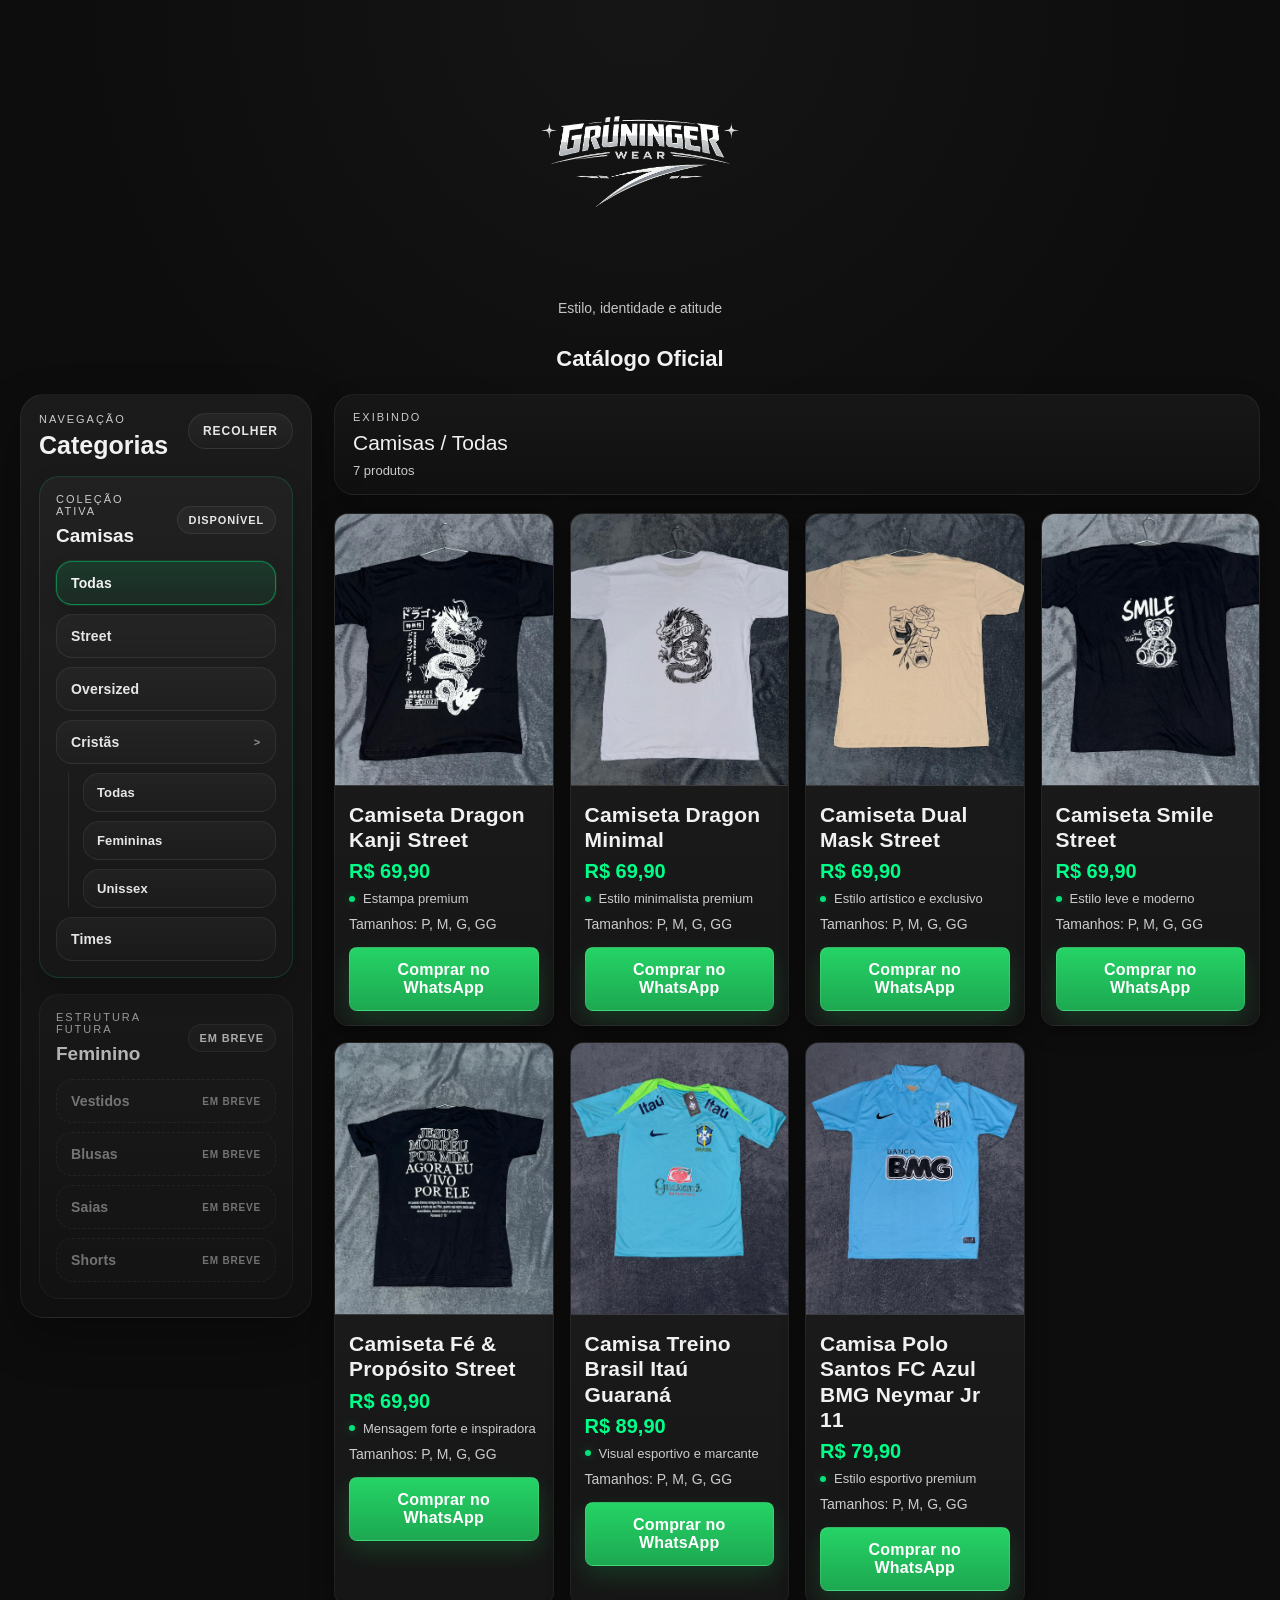
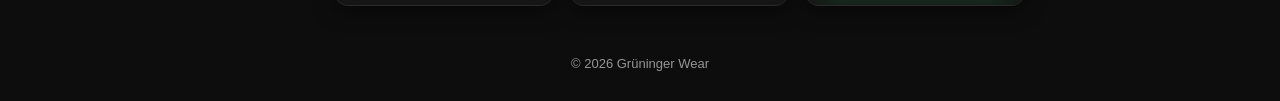
==== index.html @ b5c0949e "feat: adiciona Camisa Polo Santos FC Azul BMG Neymar Jr 11 ao catálogo na categoria Times" ====
<!DOCTYPE html>
<html lang="pt-BR">
<head>
  <meta charset="UTF-8">
  <meta name="viewport" content="width=device-width, initial-scale=1.0">
  <meta name="description" content="Cat&aacute;logo oficial da Gr&uuml;ninger Wear.">
  <title>Cat&aacute;logo | Gr&uuml;ninger Wear</title>
  <link rel="icon" type="image/png" href="assets/logo/favicon.png">
  <link rel="shortcut icon" href="assets/logo/favicon.png" type="image/png">
  <link rel="apple-touch-icon" href="assets/logo/favicon.png">
  <link rel="stylesheet" href="assets/css/style.css">
  <script defer src="assets/js/catalogo-utils.js"></script>
  <script defer src="assets/js/script.js"></script>
</head>
<body>
  <header>
    <img src="assets/logo/logo.png" alt="Gr&uuml;ninger Wear Logo">
    <p>Estilo, identidade e atitude</p>
  </header>

  <main class="container container--catalogo">
    <section class="topo-loja">
      <h1>Cat&aacute;logo Oficial</h1>
    </section>

    <section class="catalogo-shell" id="catalogo-shell" aria-label="Cat&aacute;logo de produtos">
      <aside class="catalogo-sidebar" id="catalogo-sidebar" aria-label="Categorias do cat&aacute;logo">
        <button class="catalogo-sidebar-rail-button" id="sidebar-rail-button" type="button" aria-controls="catalogo-sidebar" aria-expanded="false" aria-label="Abrir categorias">
          <span class="catalogo-sidebar-rail-button-label">Categorias</span>
        </button>

        <div class="catalogo-sidebar-surface">
          <div class="catalogo-sidebar-header">
            <div class="catalogo-sidebar-heading">
              <p class="catalogo-sidebar-kicker">Navega&ccedil;&atilde;o</p>
              <h2>Categorias</h2>
            </div>

            <div class="catalogo-sidebar-actions">
              <button class="catalogo-sidebar-toggle" id="sidebar-collapse" type="button" aria-controls="catalogo-shell" aria-expanded="true">
                Recolher
              </button>
              <button class="catalogo-sidebar-close" id="sidebar-mobile-close" type="button" aria-controls="catalogo-sidebar" aria-expanded="false">
                Fechar
              </button>
            </div>
          </div>

          <nav class="catalogo-nav" id="catalogo-filtros" aria-label="Categorias e subcategorias">
            <section class="catalogo-nav-section is-section-active" data-category-root="camisas" aria-label="Camisas">
              <div class="catalogo-nav-section-header">
                <div>
                  <p class="catalogo-nav-section-kicker">Cole&ccedil;&atilde;o ativa</p>
                  <h3 class="catalogo-nav-section-title">Camisas</h3>
                </div>
                <span class="catalogo-nav-section-tag">Dispon&iacute;vel</span>
              </div>

              <div class="catalogo-nav-list">
                <button class="catalogo-nav-item is-active" type="button" data-filter-category="camisas" data-filter-label="Camisas / Todas" aria-current="true">
                  Todas
                </button>
                <button class="catalogo-nav-item" type="button" data-filter-category="camisas" data-filter-subcategory="street" data-filter-label="Camisas / Street" aria-current="false">
                  Street
                </button>
                <button class="catalogo-nav-item" type="button" data-filter-category="camisas" data-filter-subcategory="oversized" data-filter-label="Camisas / Oversized" aria-current="false">
                  Oversized
                </button>

                <div class="catalogo-nav-branch" data-subcategory-root="cristas">
                  <button class="catalogo-nav-item catalogo-nav-item--branch" type="button" data-filter-category="camisas" data-filter-subcategory="cristas" data-filter-label="Camisas / Crist&atilde;s" aria-current="false">
                    Crist&atilde;s
                  </button>

                  <div class="catalogo-nav-sublist" aria-label="Subcategorias Crist&atilde;s">
                    <button class="catalogo-nav-subitem" type="button" data-filter-category="camisas" data-filter-subcategory="cristas" data-filter-label="Camisas / Crist&atilde;s / Todas" aria-current="false">
                      Todas
                    </button>
                    <button class="catalogo-nav-subitem" type="button" data-filter-category="camisas" data-filter-subcategory="cristas" data-filter-genero="feminina" data-filter-label="Camisas / Crist&atilde;s / Femininas" aria-current="false">
                      Femininas
                    </button>
                    <button class="catalogo-nav-subitem" type="button" data-filter-category="camisas" data-filter-subcategory="cristas" data-filter-genero="unissex" data-filter-label="Camisas / Crist&atilde;s / Unissex" aria-current="false">
                      Unissex
                    </button>
                  </div>
                </div>

                <button class="catalogo-nav-item" type="button" data-filter-category="camisas" data-filter-subcategory="times" data-filter-label="Camisas / Times" aria-current="false">
                  Times
                </button>
              </div>
            </section>

            <section class="catalogo-nav-section catalogo-nav-section--future" data-category-root="feminino" aria-label="Feminino">
              <div class="catalogo-nav-section-header">
                <div>
                  <p class="catalogo-nav-section-kicker">Estrutura futura</p>
                  <h3 class="catalogo-nav-section-title">Feminino</h3>
                </div>
                <span class="catalogo-nav-section-tag">Em breve</span>
              </div>

              <div class="catalogo-nav-list">
                <div class="catalogo-nav-item catalogo-nav-item--disabled" aria-disabled="true">Vestidos</div>
                <div class="catalogo-nav-item catalogo-nav-item--disabled" aria-disabled="true">Blusas</div>
                <div class="catalogo-nav-item catalogo-nav-item--disabled" aria-disabled="true">Saias</div>
                <div class="catalogo-nav-item catalogo-nav-item--disabled" aria-disabled="true">Shorts</div>
              </div>
            </section>
          </nav>
        </div>
      </aside>

      <div class="catalogo-main">
        <div class="catalogo-toolbar">
          <button class="catalogo-mobile-trigger" id="sidebar-mobile-trigger" type="button" aria-controls="catalogo-sidebar" aria-expanded="false">
            Categorias
          </button>

          <div class="catalogo-active-panel" aria-live="polite">
            <p class="catalogo-active-kicker">Exibindo</p>
            <p class="catalogo-active-label" id="catalogo-active-label">Camisas / Todas</p>
            <p class="catalogo-active-count" id="catalogo-active-count">7 produtos</p>
          </div>
        </div>

        <section class="grid-produtos" id="grid-produtos" data-produtos-src="data/produtos.json" aria-live="polite">
          <article class="produto produto-linkavel" data-produto="fallback" data-category="camisas" data-subcategory="street">
            <a class="produto-card-link" href="produto.html?id=dragon-street" aria-label="Ver detalhes de Camiseta Dragon Kanji Street"></a>
            <div class="produto-media">
              <img
                class="produto-imagem produto-imagem--verso"
                src="assets/img/produtos/camisas/street/camisas-street-dragon-kanji-preta-verso.jpg"
                data-image-primary="assets/img/produtos/camisas/street/camisas-street-dragon-kanji-preta-verso.jpg"
                data-image-secondary="assets/img/produtos/camisas/street/camisas-street-dragon-kanji-preta-frente.jpg"
                alt="Camiseta Dragon Kanji Street preta"
                loading="eager"
              >
              <img
                class="produto-imagem produto-imagem--frente"
                src="assets/img/produtos/camisas/street/camisas-street-dragon-kanji-preta-frente.jpg"
                data-image-primary="assets/img/produtos/camisas/street/camisas-street-dragon-kanji-preta-frente.jpg"
                data-image-secondary="assets/img/produtos/camisas/street/camisas-street-dragon-kanji-preta-verso.jpg"
                alt=""
                loading="eager"
                aria-hidden="true"
              >
            </div>
            <div class="info">
              <h2>Camiseta Dragon Kanji Street</h2>
              <p class="preco">R$ 69,90</p>
              <p class="destaque-produto">Estampa premium</p>
              <div class="detalhes">Tamanhos: P, M, G, GG</div>
              <a class="botao" href="https://wa.me/5517988090379?text=Ol%C3%A1!%20Tenho%20interesse%20na%20pe%C3%A7a%20Camiseta%20Dragon%20Kanji%20Street%20na%20cor%20preta.%20Quais%20tamanhos%20est%C3%A3o%20dispon%C3%ADveis%3F" target="_blank" rel="noreferrer">
                Comprar no WhatsApp
              </a>
            </div>
          </article>

          <article class="produto produto-linkavel" data-produto="fallback" data-category="camisas" data-subcategory="street">
            <a class="produto-card-link" href="produto.html?id=dragon-minimal" aria-label="Ver detalhes de Camiseta Dragon Minimal"></a>
            <div class="produto-media">
              <img
                class="produto-imagem produto-imagem--verso"
                src="assets/img/produtos/camisas/street/camisas-street-dragon-minimal-branca-verso.jpg"
                data-image-primary="assets/img/produtos/camisas/street/camisas-street-dragon-minimal-branca-verso.jpg"
                data-image-secondary="assets/img/produtos/camisas/street/camisas-street-dragon-minimal-branca-frente.jpg"
                alt="Camiseta Dragon Minimal branca"
                loading="eager"
              >
              <img
                class="produto-imagem produto-imagem--frente"
                src="assets/img/produtos/camisas/street/camisas-street-dragon-minimal-branca-frente.jpg"
                data-image-primary="assets/img/produtos/camisas/street/camisas-street-dragon-minimal-branca-frente.jpg"
                data-image-secondary="assets/img/produtos/camisas/street/camisas-street-dragon-minimal-branca-verso.jpg"
                alt=""
                loading="eager"
                aria-hidden="true"
              >
            </div>
            <div class="info">
              <h2>Camiseta Dragon Minimal</h2>
              <p class="preco">R$ 69,90</p>
              <p class="destaque-produto">Estilo minimalista premium</p>
              <div class="detalhes">Tamanhos: P, M, G, GG</div>
              <a class="botao" href="https://wa.me/5517988090379?text=Ol%C3%A1!%20Tenho%20interesse%20na%20Camiseta%20Dragon%20Minimal.%20Quais%20tamanhos%20est%C3%A3o%20dispon%C3%ADveis%3F" target="_blank" rel="noreferrer">
                Comprar no WhatsApp
              </a>
            </div>
          </article>

          <article class="produto produto-linkavel" data-produto="fallback" data-category="camisas" data-subcategory="street">
            <a class="produto-card-link" href="produto.html?id=dual-mask-street" aria-label="Ver detalhes de Camiseta Dual Mask Street"></a>
            <div class="produto-media">
              <img
                class="produto-imagem produto-imagem--verso"
                src="assets/img/produtos/camisas/street/camisas-street-dual-mask-bege-verso.jpg"
                data-image-primary="assets/img/produtos/camisas/street/camisas-street-dual-mask-bege-verso.jpg"
                data-image-secondary="assets/img/produtos/camisas/street/camisas-street-dual-mask-bege-frente.jpg"
                alt="Camiseta Dual Mask Street bege"
                loading="eager"
              >
              <img
                class="produto-imagem produto-imagem--frente"
                src="assets/img/produtos/camisas/street/camisas-street-dual-mask-bege-frente.jpg"
                data-image-primary="assets/img/produtos/camisas/street/camisas-street-dual-mask-bege-frente.jpg"
                data-image-secondary="assets/img/produtos/camisas/street/camisas-street-dual-mask-bege-verso.jpg"
                alt=""
                loading="eager"
                aria-hidden="true"
              >
            </div>
            <div class="info">
              <h2>Camiseta Dual Mask Street</h2>
              <p class="preco">R$ 69,90</p>
              <p class="destaque-produto">Estilo art&iacute;stico e exclusivo</p>
              <div class="detalhes">Tamanhos: P, M, G, GG</div>
              <a class="botao" href="https://wa.me/5517988090379?text=Ol%C3%A1!%20Tenho%20interesse%20na%20Camiseta%20Dual%20Mask%20Street.%20Quais%20tamanhos%20est%C3%A3o%20dispon%C3%ADveis%3F" target="_blank" rel="noreferrer">
                Comprar no WhatsApp
              </a>
            </div>
          </article>

          <article class="produto produto-linkavel" data-produto="fallback" data-category="camisas" data-subcategory="street">
            <a class="produto-card-link" href="produto.html?id=smile-street" aria-label="Ver detalhes de Camiseta Smile Street"></a>
            <div class="produto-media">
              <img
                class="produto-imagem produto-imagem--verso"
                src="assets/img/produtos/camisas/street/camisas-street-smile-preta-verso.jpg"
                data-image-primary="assets/img/produtos/camisas/street/camisas-street-smile-preta-verso.jpg"
                data-image-secondary="assets/img/produtos/camisas/street/camisas-street-smile-preta-frente.jpg"
                alt="Camiseta Smile Street preta"
                loading="eager"
              >
              <img
                class="produto-imagem produto-imagem--frente"
                src="assets/img/produtos/camisas/street/camisas-street-smile-preta-frente.jpg"
                data-image-primary="assets/img/produtos/camisas/street/camisas-street-smile-preta-frente.jpg"
                data-image-secondary="assets/img/produtos/camisas/street/camisas-street-smile-preta-verso.jpg"
                alt=""
                loading="eager"
                aria-hidden="true"
              >
            </div>
            <div class="info">
              <h2>Camiseta Smile Street</h2>
              <p class="preco">R$ 69,90</p>
              <p class="destaque-produto">Estilo leve e moderno</p>
              <div class="detalhes">Tamanhos: P, M, G, GG</div>
              <a class="botao" href="https://wa.me/5517988090379?text=Ol%C3%A1!%20Tenho%20interesse%20na%20Camiseta%20Smile%20Street.%20Quais%20tamanhos%20est%C3%A3o%20dispon%C3%ADveis%3F" target="_blank" rel="noreferrer">
                Comprar no WhatsApp
              </a>
            </div>
          </article>

          <article class="produto produto-linkavel" data-produto="fallback" data-category="camisas" data-subcategory="cristas" data-genero="unissex">
            <a class="produto-card-link" href="produto.html?id=fe-proposito-street" aria-label="Ver detalhes de Camiseta F&eacute; &amp; Prop&oacute;sito Street"></a>
            <div class="produto-media">
              <img
                class="produto-imagem produto-imagem--verso"
                src="assets/img/produtos/camisas/cristas/camisas-cristas-fe-proposito-preta-verso.jpg"
                data-image-primary="assets/img/produtos/camisas/cristas/camisas-cristas-fe-proposito-preta-verso.jpg"
                data-image-secondary="assets/img/produtos/camisas/cristas/camisas-cristas-fe-proposito-preta-frente.jpg"
                alt="Camiseta F&eacute; &amp; Prop&oacute;sito Street preta"
                loading="eager"
              >
              <img
                class="produto-imagem produto-imagem--frente"
                src="assets/img/produtos/camisas/cristas/camisas-cristas-fe-proposito-preta-frente.jpg"
                data-image-primary="assets/img/produtos/camisas/cristas/camisas-cristas-fe-proposito-preta-frente.jpg"
                data-image-secondary="assets/img/produtos/camisas/cristas/camisas-cristas-fe-proposito-preta-verso.jpg"
                alt=""
                loading="eager"
                aria-hidden="true"
              >
            </div>
            <div class="info">
              <h2>Camiseta F&eacute; &amp; Prop&oacute;sito Street</h2>
              <p class="preco">R$ 69,90</p>
              <p class="destaque-produto">Mensagem forte e inspiradora</p>
              <div class="detalhes">Tamanhos: P, M, G, GG</div>
              <a class="botao" href="https://wa.me/5517988090379?text=Ol%C3%A1!%20Tenho%20interesse%20na%20Camiseta%20F%C3%A9%20%26%20Prop%C3%B3sito%20Street.%20Quais%20tamanhos%20est%C3%A3o%20dispon%C3%ADveis%3F" target="_blank" rel="noreferrer">
                Comprar no WhatsApp
              </a>
            </div>
          </article>

          <article class="produto produto-linkavel" data-produto="fallback" data-category="camisas" data-subcategory="times">
            <a class="produto-card-link" href="produto.html?id=camisa-treino-brasil-itau-guarana" aria-label="Ver detalhes de Camisa Treino Brasil Ita&uacute; Guaran&aacute;"></a>
            <div class="produto-media">
              <img
                class="produto-imagem produto-imagem--verso"
                src="assets/img/produtos/camisas/times/camisas-times-brasil-itau-guarana-frente.jpg"
                data-image-primary="assets/img/produtos/camisas/times/camisas-times-brasil-itau-guarana-frente.jpg"
                data-image-secondary="assets/img/produtos/camisas/times/camisas-times-brasil-itau-guarana-verso.jpg"
                alt="Camisa Treino Brasil Ita&uacute; Guaran&aacute;"
                loading="lazy"
              >
              <img
                class="produto-imagem produto-imagem--frente"
                src="assets/img/produtos/camisas/times/camisas-times-brasil-itau-guarana-verso.jpg"
                data-image-primary="assets/img/produtos/camisas/times/camisas-times-brasil-itau-guarana-verso.jpg"
                data-image-secondary="assets/img/produtos/camisas/times/camisas-times-brasil-itau-guarana-frente.jpg"
                alt=""
                loading="lazy"
                aria-hidden="true"
              >
            </div>
            <div class="info">
              <h2>Camisa Treino Brasil Ita&uacute; Guaran&aacute;</h2>
              <p class="preco">R$ 89,90</p>
              <p class="destaque-produto">Visual esportivo e marcante</p>
              <div class="detalhes">Tamanhos: P, M, G, GG</div>
              <a class="botao" href="https://wa.me/5517988090379?text=Ol%C3%A1!%20Tenho%20interesse%20na%20Camisa%20Treino%20Brasil%20Ita%C3%BA%20Guaran%C3%A1.%20Quais%20tamanhos%20est%C3%A3o%20dispon%C3%ADveis%3F" target="_blank" rel="noreferrer">
                Comprar no WhatsApp
              </a>
            </div>
          </article>

          <article class="produto produto-linkavel" data-produto="fallback" data-category="camisas" data-subcategory="times">
            <a class="produto-card-link" href="produto.html?id=camisa-polo-santos-fc-azul-bmg-neymar-jr-11" aria-label="Ver detalhes de Camisa Polo Santos FC Azul BMG Neymar Jr 11"></a>
            <div class="produto-media">
              <img
                class="produto-imagem produto-imagem--verso"
                src="assets/img/produtos/camisas/times/camisas-times-santos-fc-azul-bmg-neymar-jr-11-frente.jpg"
                data-image-primary="assets/img/produtos/camisas/times/camisas-times-santos-fc-azul-bmg-neymar-jr-11-frente.jpg"
                data-image-secondary="assets/img/produtos/camisas/times/camisas-times-santos-fc-azul-bmg-neymar-jr-11-modelo-frente.jpg"
                alt="Camisa Polo Santos FC Azul BMG Neymar Jr 11 frente"
                loading="lazy"
              >
              <img
                class="produto-imagem produto-imagem--frente"
                src="assets/img/produtos/camisas/times/camisas-times-santos-fc-azul-bmg-neymar-jr-11-modelo-frente.jpg"
                data-image-primary="assets/img/produtos/camisas/times/camisas-times-santos-fc-azul-bmg-neymar-jr-11-modelo-frente.jpg"
                data-image-secondary="assets/img/produtos/camisas/times/camisas-times-santos-fc-azul-bmg-neymar-jr-11-frente.jpg"
                alt=""
                loading="lazy"
                aria-hidden="true"
              >
            </div>
            <div class="info">
              <h2>Camisa Polo Santos FC Azul BMG Neymar Jr 11</h2>
              <p class="preco">R$ 79,90</p>
              <p class="destaque-produto">Estilo esportivo premium</p>
              <div class="detalhes">Tamanhos: P, M, G, GG</div>
              <a class="botao" href="https://wa.me/5517988090379?text=Ol%C3%A1!%20Tenho%20interesse%20na%20Camisa%20Polo%20Santos%20FC%20Azul%20BMG%20Neymar%20Jr%2011.%20Quais%20tamanhos%20est%C3%A3o%20dispon%C3%ADveis%3F" target="_blank" rel="noreferrer">
                Comprar no WhatsApp
              </a>
            </div>
          </article>
        </section>

        <p class="produtos-vazio" id="produtos-vazio" hidden>Nenhum produto encontrado nesta categoria.</p>
      </div>
    </section>
  </main>

  <div class="catalogo-sidebar-backdrop" id="catalogo-sidebar-backdrop" hidden></div>

  <footer>
    <p>&copy; 2026 Gr&uuml;ninger Wear</p>
  </footer>
</body>
</html>
---- assets/css/style.css ----
:root {
  --bg-main: #0d0d0d;
  --bg-card: #1a1a1a;
  --bg-media: #333333;
  --bg-panel: rgba(18, 18, 18, 0.96);
  --bg-panel-soft: rgba(24, 24, 24, 0.92);
  --text-main: #f1f1f1;
  --text-muted: #cccccc;
  --text-soft: #e6e6e6;
  --price: #00ff88;
  --whatsapp: #25d366;
  --whatsapp-dark: #1da851;
  --border-soft: rgba(255, 255, 255, 0.06);
  --border-strong: rgba(0, 255, 136, 0.3);
  --shadow: 0 4px 20px rgba(0, 0, 0, 0.5);
  --panel-shadow: 0 20px 48px rgba(0, 0, 0, 0.32);
  --sidebar-width: 292px;
  --sidebar-collapsed-width: 88px;
}

* {
  margin: 0;
  padding: 0;
  box-sizing: border-box;
}

body {
  font-family: Arial, Helvetica, sans-serif;
  background: radial-gradient(circle at top, rgba(255, 255, 255, 0.035), transparent 32%), var(--bg-main);
  color: var(--text-main);
}

body.is-mobile-sidebar-open {
  overflow: hidden;
}

header {
  text-align: center;
  padding: 30px 16px 10px;
}

header img {
  display: block;
  width: 260px;
  max-width: 90%;
  margin: 0 auto 10px;
}

header p {
  font-size: 14px;
  opacity: 0.8;
}

.container {
  max-width: 1240px;
  margin: 0 auto;
  padding: 20px;
}

.container--catalogo {
  max-width: 1420px;
}

.topo-loja {
  text-align: center;
  margin-bottom: 22px;
}

.topo-loja h1,
.topo-loja h2 {
  font-size: 22px;
  margin-bottom: 8px;
}

.catalogo-shell {
  display: grid;
  grid-template-columns: var(--sidebar-width) minmax(0, 1fr);
  gap: 22px;
  align-items: start;
}

.catalogo-shell.is-sidebar-collapsed {
  grid-template-columns: var(--sidebar-collapsed-width) minmax(0, 1fr);
}

.catalogo-shell:not(.is-ui-ready) .catalogo-sidebar-surface,
.catalogo-shell:not(.is-ui-ready) .catalogo-sidebar-rail-button,
.catalogo-shell:not(.is-ui-ready) .catalogo-sidebar-toggle,
.catalogo-shell:not(.is-ui-ready) .catalogo-sidebar-close,
.catalogo-shell:not(.is-ui-ready) .catalogo-mobile-trigger,
.catalogo-shell:not(.is-ui-ready) .catalogo-nav-item,
.catalogo-shell:not(.is-ui-ready) .catalogo-nav-subitem {
  transition: none !important;
}

.catalogo-sidebar {
  position: relative;
  min-width: 0;
}

.catalogo-sidebar-surface,
.catalogo-sidebar-rail-button {
  position: sticky;
  top: 20px;
}

.catalogo-sidebar-surface {
  padding: 18px;
  border-radius: 24px;
  border: 1px solid var(--border-soft);
  background:
    linear-gradient(180deg, rgba(28, 28, 28, 0.96) 0%, rgba(16, 16, 16, 0.98) 100%);
  box-shadow: var(--panel-shadow);
  -webkit-backdrop-filter: blur(18px);
  backdrop-filter: blur(18px);
  transition: opacity 0.28s ease, transform 0.28s ease, visibility 0.28s ease;
}

.catalogo-shell.is-sidebar-collapsed .catalogo-sidebar-surface {
  opacity: 0;
  visibility: hidden;
  pointer-events: none;
  transform: translateX(-14px);
}

.catalogo-sidebar-rail-button {
  display: none;
  width: 100%;
  min-height: 188px;
  padding: 18px 10px;
  border: 1px solid rgba(255, 255, 255, 0.09);
  border-radius: 22px;
  background:
    linear-gradient(180deg, rgba(22, 22, 22, 0.96) 0%, rgba(14, 14, 14, 0.98) 100%);
  color: var(--text-soft);
  box-shadow: var(--panel-shadow);
  cursor: pointer;
  font-size: 11px;
  font-weight: 700;
  letter-spacing: 0.2em;
  line-height: 1.35;
  text-transform: uppercase;
  white-space: nowrap;
  word-break: normal;
  overflow: hidden;
  transition: border-color 0.2s ease, transform 0.2s ease, color 0.2s ease;
}

.catalogo-shell.is-sidebar-collapsed .catalogo-sidebar-rail-button {
  display: flex;
  align-items: center;
  justify-content: center;
}

.catalogo-sidebar-rail-button-label {
  display: inline-block;
  transform: rotate(-90deg);
  transform-origin: center;
}

.catalogo-sidebar-rail-button:hover {
  transform: translateY(-1px);
  border-color: rgba(0, 255, 136, 0.24);
  color: var(--text-main);
}

.catalogo-sidebar-header {
  display: flex;
  align-items: flex-start;
  justify-content: space-between;
  gap: 14px;
  margin-bottom: 18px;
}

.catalogo-sidebar-heading h2 {
  font-size: 25px;
  line-height: 1;
}

.catalogo-sidebar-kicker,
.catalogo-nav-section-kicker,
.catalogo-active-kicker {
  margin-bottom: 8px;
  font-size: 11px;
  color: var(--text-muted);
  text-transform: uppercase;
  letter-spacing: 0.18em;
}

.catalogo-sidebar-actions {
  display: flex;
  align-items: center;
  gap: 8px;
}

.catalogo-sidebar-toggle,
.catalogo-sidebar-close,
.catalogo-mobile-trigger {
  appearance: none;
  border: 1px solid rgba(255, 255, 255, 0.08);
  border-radius: 999px;
  background: linear-gradient(180deg, rgba(255, 255, 255, 0.05) 0%, rgba(255, 255, 255, 0.015) 100%);
  color: var(--text-soft);
  padding: 10px 14px;
  font-size: 12px;
  font-weight: 700;
  letter-spacing: 0.08em;
  text-transform: uppercase;
  cursor: pointer;
  transition: transform 0.2s ease, border-color 0.2s ease, color 0.2s ease, box-shadow 0.2s ease;
}

.catalogo-sidebar-toggle:hover,
.catalogo-sidebar-close:hover,
.catalogo-mobile-trigger:hover {
  transform: translateY(-1px);
  border-color: rgba(0, 255, 136, 0.24);
  color: var(--text-main);
  box-shadow: 0 10px 22px rgba(0, 0, 0, 0.16);
}

.catalogo-sidebar-close,
.catalogo-mobile-trigger {
  display: none;
}

.catalogo-nav {
  display: flex;
  flex-direction: column;
  gap: 16px;
}

.catalogo-nav-section {
  padding: 16px;
  border-radius: 20px;
  border: 1px solid rgba(255, 255, 255, 0.05);
  background: linear-gradient(180deg, rgba(255, 255, 255, 0.03) 0%, rgba(255, 255, 255, 0.015) 100%);
  transition: border-color 0.2s ease, box-shadow 0.2s ease, background 0.2s ease;
}

.catalogo-nav-section.is-section-active {
  border-color: rgba(0, 255, 136, 0.14);
  box-shadow: inset 0 1px 0 rgba(255, 255, 255, 0.02), 0 12px 26px rgba(0, 0, 0, 0.18);
}

.catalogo-nav-section--future {
  opacity: 0.72;
}

.catalogo-nav-section-header {
  display: flex;
  align-items: center;
  justify-content: space-between;
  gap: 12px;
  margin-bottom: 14px;
}

.catalogo-nav-section-title {
  font-size: 19px;
}

.catalogo-nav-section-tag {
  display: inline-flex;
  align-items: center;
  justify-content: center;
  padding: 7px 11px;
  border-radius: 999px;
  border: 1px solid rgba(255, 255, 255, 0.08);
  background: rgba(255, 255, 255, 0.03);
  color: var(--text-soft);
  font-size: 11px;
  font-weight: 700;
  letter-spacing: 0.08em;
  text-transform: uppercase;
  white-space: nowrap;
}

.catalogo-nav-list,
.catalogo-nav-branch,
.catalogo-nav-sublist {
  display: flex;
  flex-direction: column;
  gap: 9px;
}

.catalogo-nav-item,
.catalogo-nav-subitem {
  appearance: none;
  width: 100%;
  border: 1px solid rgba(255, 255, 255, 0.07);
  border-radius: 16px;
  background:
    linear-gradient(180deg, rgba(255, 255, 255, 0.035) 0%, rgba(255, 255, 255, 0.015) 100%);
  color: var(--text-soft);
  padding: 13px 14px;
  text-align: left;
  font-size: 14px;
  font-weight: 600;
  letter-spacing: 0.01em;
  cursor: pointer;
  transition:
    transform 0.2s ease,
    border-color 0.2s ease,
    background 0.2s ease,
    color 0.2s ease,
    box-shadow 0.2s ease;
}

.catalogo-nav-item--branch {
  display: flex;
  align-items: center;
  justify-content: space-between;
}

.catalogo-nav-item--branch::after {
  content: ">";
  color: rgba(255, 255, 255, 0.5);
  font-size: 11px;
  font-weight: 700;
  letter-spacing: 0.08em;
}

.catalogo-nav-sublist {
  margin-left: 12px;
  padding-left: 14px;
  border-left: 1px solid rgba(255, 255, 255, 0.08);
}

.catalogo-nav-subitem {
  font-size: 13px;
  padding: 11px 13px;
}

.catalogo-nav-item:hover,
.catalogo-nav-subitem:hover {
  transform: translateX(3px);
  border-color: rgba(0, 255, 136, 0.2);
  background: linear-gradient(180deg, rgba(0, 255, 136, 0.08) 0%, rgba(255, 255, 255, 0.03) 100%);
  color: var(--text-main);
}

.catalogo-nav-item.is-active,
.catalogo-nav-subitem.is-active {
  border-color: rgba(0, 255, 136, 0.4);
  background: linear-gradient(180deg, rgba(0, 255, 136, 0.12) 0%, rgba(0, 255, 136, 0.05) 100%);
  color: var(--text-main);
  box-shadow: 0 0 0 1px rgba(0, 255, 136, 0.1), 0 12px 24px rgba(0, 0, 0, 0.16);
}

.catalogo-nav-item.is-branch-active,
.catalogo-nav-branch.is-branch-current .catalogo-nav-sublist {
  border-color: rgba(0, 255, 136, 0.2);
}

.catalogo-nav-item.is-branch-active {
  background: linear-gradient(180deg, rgba(0, 255, 136, 0.08) 0%, rgba(255, 255, 255, 0.025) 100%);
  color: var(--text-main);
}

.catalogo-nav-item--disabled {
  display: flex;
  align-items: center;
  justify-content: space-between;
  padding: 13px 14px;
  border-radius: 16px;
  border: 1px dashed rgba(255, 255, 255, 0.08);
  background: rgba(255, 255, 255, 0.012);
  color: rgba(255, 255, 255, 0.56);
  font-size: 14px;
  font-weight: 600;
}

.catalogo-nav-item--disabled::after {
  content: "Em breve";
  font-size: 10px;
  letter-spacing: 0.08em;
  text-transform: uppercase;
}

.catalogo-main {
  min-width: 0;
}

.catalogo-toolbar {
  display: flex;
  align-items: stretch;
  gap: 14px;
  margin-bottom: 18px;
}

.catalogo-active-panel {
  flex: 1;
  min-width: 0;
  padding: 16px 18px;
  border-radius: 20px;
  border: 1px solid var(--border-soft);
  background:
    linear-gradient(180deg, rgba(24, 24, 24, 0.96) 0%, rgba(16, 16, 16, 0.98) 100%);
  box-shadow: 0 14px 32px rgba(0, 0, 0, 0.2);
}

.catalogo-active-label {
  font-size: 21px;
  line-height: 1.15;
}

.catalogo-active-count {
  margin-top: 8px;
  color: var(--text-muted);
  font-size: 13px;
}

.grid-produtos {
  display: grid;
  grid-template-columns: repeat(4, minmax(0, 1fr));
  gap: 16px;
  align-items: stretch;
}

.produtos-vazio {
  margin-top: 18px;
  padding: 18px 20px;
  border-radius: 18px;
  border: 1px solid rgba(255, 255, 255, 0.05);
  background: linear-gradient(180deg, rgba(24, 24, 24, 0.94) 0%, rgba(16, 16, 16, 0.96) 100%);
  text-align: center;
  color: var(--text-soft);
  font-size: 14px;
  line-height: 1.6;
}

.produto {
  position: relative;
  display: flex;
  flex-direction: column;
  height: 100%;
  background: linear-gradient(180deg, rgba(31, 31, 31, 0.98) 0%, rgba(22, 22, 22, 0.98) 100%);
  border-radius: 14px;
  overflow: hidden;
  border: 1px solid rgba(255, 255, 255, 0.05);
  box-shadow: var(--shadow);
  transition: transform 0.2s ease, box-shadow 0.2s ease;
}

.produto-linkavel {
  cursor: pointer;
}

.grid-produtos > .produto.is-hidden-by-filter {
  display: none !important;
}

.produto-card-link {
  position: absolute;
  inset: 0;
  z-index: 1;
  border-radius: inherit;
}

.produto-card-link:focus-visible,
.catalogo-sidebar-toggle:focus-visible,
.catalogo-sidebar-close:focus-visible,
.catalogo-mobile-trigger:focus-visible,
.catalogo-sidebar-rail-button:focus-visible,
.catalogo-nav-item:focus-visible,
.catalogo-nav-subitem:focus-visible {
  outline: 2px solid rgba(0, 255, 136, 0.45);
  outline-offset: 4px;
}

.produto:hover {
  transform: scale(1.03);
  box-shadow: 0 12px 32px rgba(0, 0, 0, 0.45);
}

.produto-media {
  position: relative;
  height: auto;
  aspect-ratio: 4 / 5;
  overflow: hidden;
  background: var(--bg-media);
  border-bottom: 1px solid rgba(255, 255, 255, 0.04);
}

.produto-imagem {
  display: block;
  width: 100%;
  height: 100%;
  object-fit: cover;
  object-position: center;
  background: var(--bg-media);
}

.produto-media .produto-imagem {
  position: absolute;
  inset: 0;
  transition: opacity 0.3s ease, transform 0.3s ease;
}

.produto-imagem--verso {
  opacity: 1;
}

.produto-imagem--frente {
  opacity: 0;
}

@media (hover: hover) {
  .produto-linkavel:hover .produto-imagem--verso,
  .produto-linkavel:focus-within .produto-imagem--verso {
    opacity: 0;
    transform: scale(1.01);
  }

  .produto-linkavel:hover .produto-imagem--frente,
  .produto-linkavel:focus-within .produto-imagem--frente {
    opacity: 1;
    transform: scale(1.015);
  }
}

.info {
  position: relative;
  display: flex;
  flex: 1;
  flex-direction: column;
  gap: 8px;
  padding: 16px 14px 14px;
  z-index: 2;
}

.info h2,
.info h3 {
  font-size: 21px;
  line-height: 1.2;
  margin-bottom: 0;
  letter-spacing: 0.01em;
}

.preco {
  font-size: 20px;
  font-weight: bold;
  color: var(--price);
  margin-bottom: 0;
}

.destaque-produto {
  display: inline-flex;
  align-items: center;
  gap: 8px;
  font-size: 13px;
  color: var(--text-soft);
  opacity: 0.88;
}

.destaque-produto::before {
  content: "";
  width: 6px;
  height: 6px;
  border-radius: 50%;
  background: var(--price);
  box-shadow: 0 0 10px rgba(0, 255, 136, 0.35);
}

.detalhes {
  font-size: 14px;
  color: var(--text-muted);
  line-height: 1.5;
  margin-bottom: 2px;
}

.botao {
  display: inline-block;
  width: 100%;
  text-align: center;
  margin-top: 2px;
  position: relative;
  z-index: 3;
  background: linear-gradient(180deg, var(--whatsapp) 0%, var(--whatsapp-dark) 100%);
  color: #ffffff;
  padding: 13px 14px;
  border-radius: 8px;
  border: 1px solid rgba(255, 255, 255, 0.12);
  box-shadow: 0 10px 24px rgba(37, 211, 102, 0.18);
  text-decoration: none;
  font-weight: bold;
  letter-spacing: 0.01em;
  transition: transform 0.2s ease, filter 0.2s ease, box-shadow 0.2s ease;
}

.botao:hover {
  transform: translateY(-1px);
  filter: brightness(1.04);
  box-shadow: 0 12px 26px rgba(37, 211, 102, 0.24);
}

.voltar-catalogo {
  display: inline-flex;
  align-items: center;
  gap: 8px;
  margin-bottom: 18px;
  color: var(--text-soft);
  text-decoration: none;
  font-size: 14px;
}

.voltar-catalogo:hover {
  color: var(--text-main);
}

.produto-detalhe {
  background: linear-gradient(180deg, rgba(26, 26, 26, 0.98) 0%, rgba(18, 18, 18, 0.98) 100%);
  border: 1px solid rgba(255, 255, 255, 0.06);
  border-radius: 18px;
  box-shadow: var(--shadow);
  padding: 22px;
}

.produto-detalhe-grid {
  display: grid;
  grid-template-columns: minmax(0, 1.1fr) minmax(320px, 0.9fr);
  gap: 28px;
}

.produto-visual-principal {
  position: relative;
  overflow: hidden;
  border-radius: 16px;
  background: var(--bg-media);
  border: 1px solid rgba(255, 255, 255, 0.05);
  aspect-ratio: 4 / 5;
}

.produto-visual-principal img {
  display: block;
  width: 100%;
  height: 100%;
  object-fit: cover;
  object-position: center;
}

.produto-miniaturas {
  display: grid;
  grid-template-columns: repeat(2, minmax(0, 1fr));
  gap: 12px;
  margin-top: 12px;
}

.produto-miniatura {
  appearance: none;
  background: rgba(255, 255, 255, 0.02);
  border: 1px solid rgba(255, 255, 255, 0.08);
  border-radius: 14px;
  color: var(--text-main);
  padding: 8px;
  cursor: pointer;
  text-align: left;
  transition: border-color 0.2s ease, transform 0.2s ease, box-shadow 0.2s ease;
}

.produto-miniatura:hover {
  transform: translateY(-1px);
}

.produto-miniatura img {
  display: block;
  width: 100%;
  aspect-ratio: 4 / 5;
  object-fit: cover;
  object-position: center;
  border-radius: 10px;
  margin-bottom: 8px;
  background: var(--bg-media);
}

.produto-miniatura span {
  display: block;
  font-size: 13px;
  color: var(--text-soft);
}

.produto-miniatura.is-active {
  border-color: rgba(0, 255, 136, 0.45);
  box-shadow: 0 0 0 1px rgba(0, 255, 136, 0.22);
}

.produto-resumo {
  display: flex;
  flex-direction: column;
  gap: 14px;
}

.produto-categoria {
  font-size: 12px;
  text-transform: uppercase;
  letter-spacing: 0.14em;
  color: var(--text-muted);
}

.produto-nome {
  font-size: clamp(28px, 4vw, 40px);
  line-height: 1.08;
}

.produto-resumo .preco {
  font-size: 28px;
}

.produto-descricao {
  font-size: 15px;
  line-height: 1.7;
  color: var(--text-soft);
}

.produto-cor-atual {
  font-size: 14px;
  color: var(--text-soft);
}

.produto-variacoes {
  display: flex;
  flex-direction: column;
  gap: 10px;
}

.produto-variacoes h2 {
  font-size: 16px;
  font-weight: bold;
}

.produto-swatches {
  display: flex;
  flex-wrap: wrap;
  gap: 10px;
}

.produto-swatch {
  appearance: none;
  width: 36px;
  height: 36px;
  padding: 4px;
  border-radius: 999px;
  border: 1px solid rgba(255, 255, 255, 0.18);
  background: transparent;
  cursor: pointer;
  transition: border-color 0.2s ease, transform 0.2s ease, box-shadow 0.2s ease;
}

.produto-swatch::before {
  content: "";
  display: block;
  width: 100%;
  height: 100%;
  border-radius: inherit;
  background: var(--swatch-color, #666666);
}

.produto-swatch:hover {
  transform: translateY(-1px);
}

.produto-swatch.is-active {
  border-color: rgba(255, 255, 255, 0.55);
  box-shadow: 0 0 0 2px rgba(0, 255, 136, 0.16);
}

.produto-estado {
  font-size: 15px;
  color: var(--text-soft);
  line-height: 1.6;
}

.catalogo-sidebar-backdrop {
  position: fixed;
  inset: 0;
  z-index: 24;
  background: rgba(0, 0, 0, 0.62);
  -webkit-backdrop-filter: blur(6px);
  backdrop-filter: blur(6px);
}

footer {
  text-align: center;
  padding: 30px 10px;
  font-size: 13px;
  opacity: 0.6;
}

@media (max-width: 900px) {
  .catalogo-shell {
    display: block;
  }

  .catalogo-shell.is-sidebar-collapsed {
    grid-template-columns: none;
  }

  .catalogo-sidebar {
    position: fixed;
    inset: 0 auto 0 0;
    width: min(88vw, 360px);
    z-index: 30;
    pointer-events: none;
    visibility: hidden;
  }

  .catalogo-sidebar-surface {
    position: absolute;
    inset: 0;
    top: 0;
    border-radius: 0 24px 24px 0;
    padding: 22px 18px 18px;
    transform: translateX(-104%);
    opacity: 0;
    visibility: hidden;
    pointer-events: auto;
    overflow-y: auto;
  }

  .catalogo-shell.is-mobile-sidebar-open .catalogo-sidebar {
    pointer-events: auto;
    visibility: visible;
  }

  .catalogo-shell.is-mobile-sidebar-open .catalogo-sidebar-surface {
    transform: translateX(0);
    opacity: 1;
    visibility: visible;
  }

  .catalogo-sidebar-rail-button,
  .catalogo-sidebar-toggle {
    display: none !important;
  }

  .catalogo-sidebar-close,
  .catalogo-mobile-trigger {
    display: inline-flex;
    align-items: center;
    justify-content: center;
  }

  .catalogo-toolbar {
    position: sticky;
    top: 12px;
    z-index: 12;
    align-items: center;
    padding: 10px;
    border-radius: 22px;
    background: rgba(13, 13, 13, 0.84);
    -webkit-backdrop-filter: blur(12px);
    backdrop-filter: blur(12px);
  }

  .catalogo-active-panel {
    padding: 14px 16px;
  }

  .catalogo-active-label {
    font-size: 19px;
  }

  .grid-produtos {
    grid-template-columns: repeat(2, minmax(0, 1fr));
    gap: 12px;
  }

  .produto-detalhe-grid {
    grid-template-columns: 1fr;
  }

  .produto-resumo .preco {
    font-size: 24px;
  }
}

@media (max-width: 640px) {
  header {
    padding-top: 24px;
  }

  .container {
    padding: 16px;
  }

  .catalogo-toolbar {
    flex-direction: column;
    align-items: stretch;
    gap: 10px;
    top: 10px;
  }

  .catalogo-mobile-trigger {
    width: 100%;
  }

  .catalogo-active-panel {
    width: 100%;
  }

  .catalogo-sidebar {
    width: min(92vw, 340px);
  }

  .catalogo-nav-section {
    padding: 14px;
  }

  .catalogo-nav-section-header {
    align-items: flex-start;
    flex-direction: column;
  }

  .info {
    gap: 8px;
    padding: 14px 12px 12px;
  }

  .info h2,
  .info h3 {
    font-size: 19px;
  }

  .botao {
    margin-top: 2px;
    padding: 12px 14px;
    font-size: 15px;
  }

  .produto-detalhe {
    padding: 16px;
  }

  .produto-miniaturas {
    gap: 10px;
  }

  .produto-nome {
    font-size: 28px;
  }
}
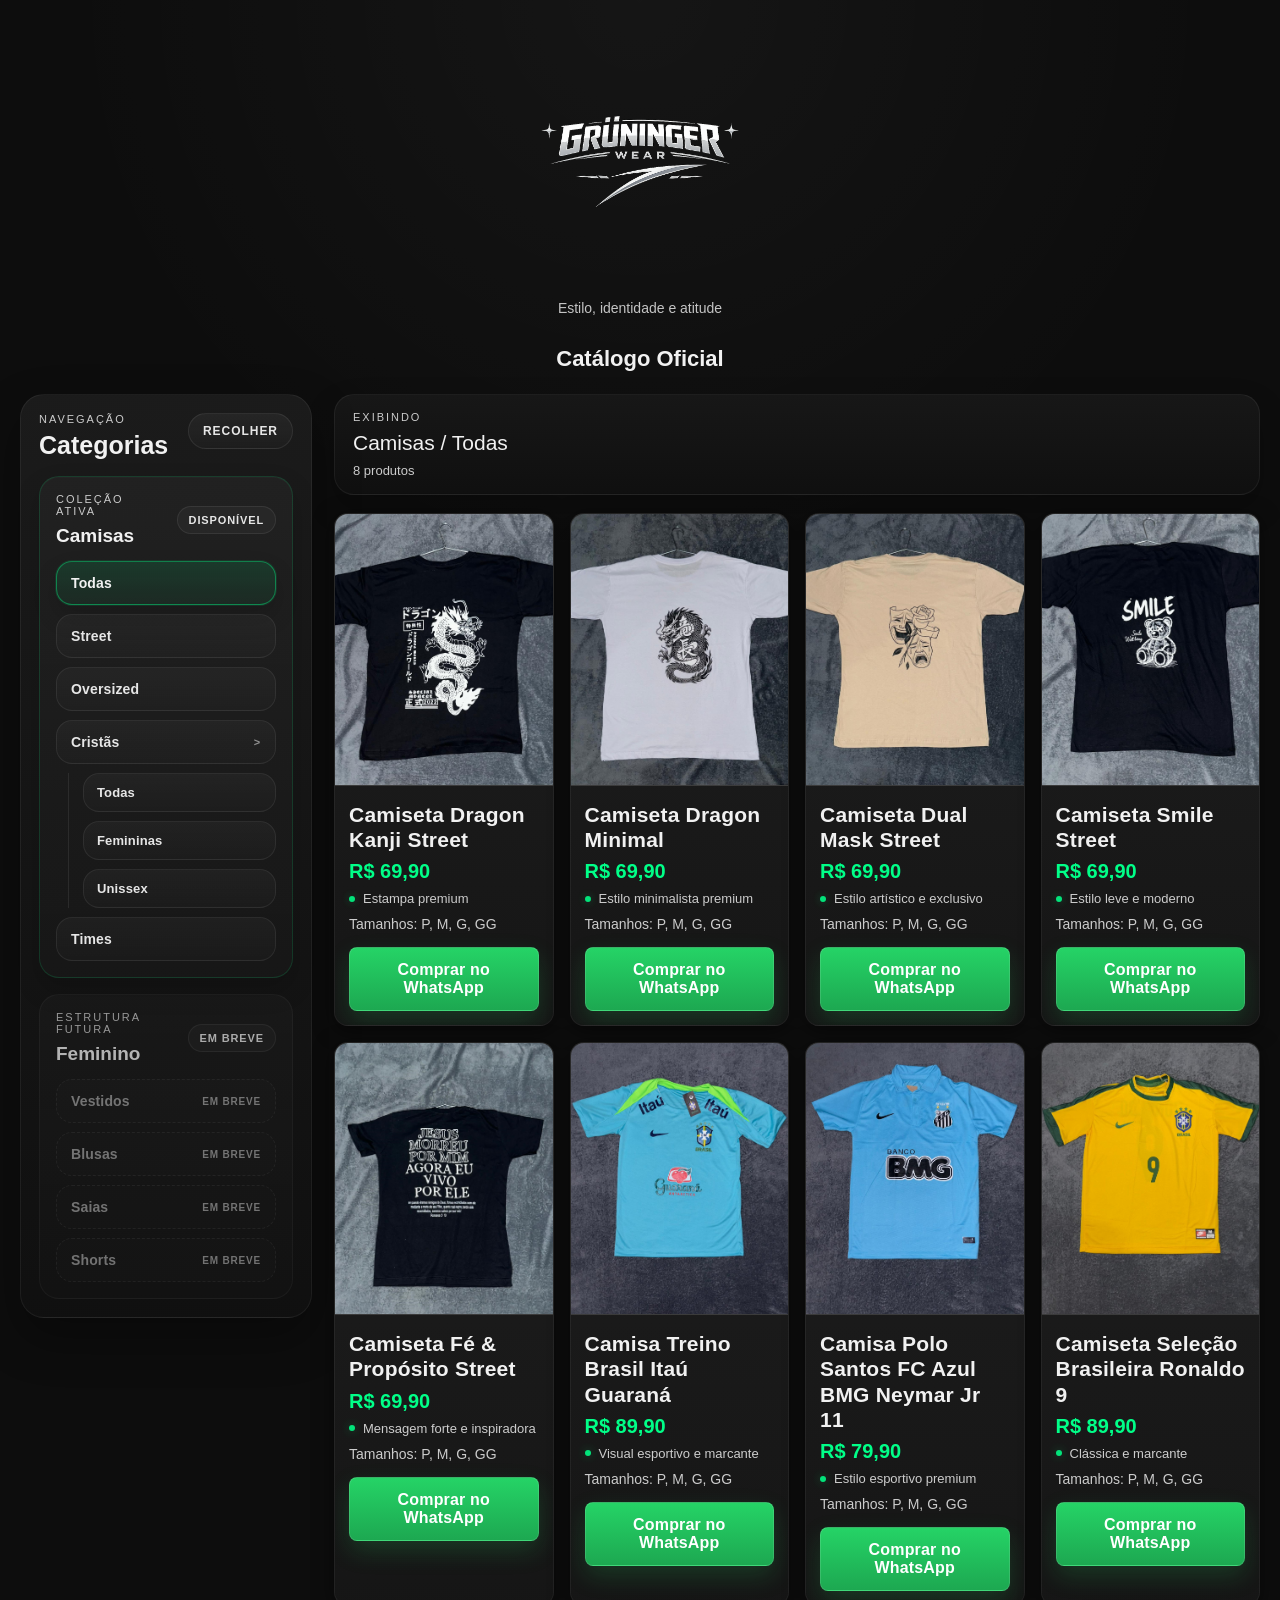
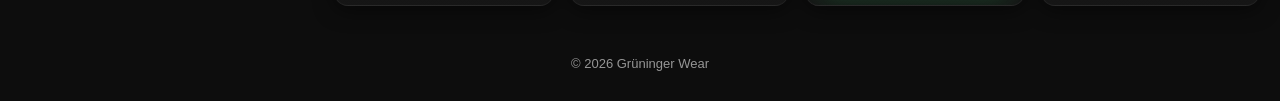
==== commit abf25374: "feat: adiciona Camiseta Seleção Brasileira Ronaldo 9 ao catálogo na categoria Times" ====
--- a/index.html
+++ b/index.html
@@ -120,7 +120,7 @@
           <div class="catalogo-active-panel" aria-live="polite">
             <p class="catalogo-active-kicker">Exibindo</p>
             <p class="catalogo-active-label" id="catalogo-active-label">Camisas / Todas</p>
-            <p class="catalogo-active-count" id="catalogo-active-count">7 produtos</p>
+            <p class="catalogo-active-count" id="catalogo-active-count">8 produtos</p>
           </div>
         </div>
 
@@ -344,6 +344,38 @@
               <p class="destaque-produto">Estilo esportivo premium</p>
               <div class="detalhes">Tamanhos: P, M, G, GG</div>
               <a class="botao" href="https://wa.me/5517988090379?text=Ol%C3%A1!%20Tenho%20interesse%20na%20Camisa%20Polo%20Santos%20FC%20Azul%20BMG%20Neymar%20Jr%2011.%20Quais%20tamanhos%20est%C3%A3o%20dispon%C3%ADveis%3F" target="_blank" rel="noreferrer">
+                Comprar no WhatsApp
+              </a>
+            </div>
+          </article>
+
+          <article class="produto produto-linkavel" data-produto="fallback" data-category="camisas" data-subcategory="times">
+            <a class="produto-card-link" href="produto.html?id=camiseta-selecao-brasileira-ronaldo-9" aria-label="Ver detalhes de Camiseta Sele&ccedil;&atilde;o Brasileira Ronaldo 9"></a>
+            <div class="produto-media">
+              <img
+                class="produto-imagem produto-imagem--verso"
+                src="assets/img/produtos/camisas/times/camisas-times-selecao-brasileira-ronaldo-9-frente.jpg"
+                data-image-primary="assets/img/produtos/camisas/times/camisas-times-selecao-brasileira-ronaldo-9-frente.jpg"
+                data-image-secondary="assets/img/produtos/camisas/times/camisas-times-selecao-brasileira-ronaldo-9-modelo-frente.jpg"
+                alt="Camiseta Sele&ccedil;&atilde;o Brasileira Ronaldo 9 frente"
+                loading="lazy"
+              >
+              <img
+                class="produto-imagem produto-imagem--frente"
+                src="assets/img/produtos/camisas/times/camisas-times-selecao-brasileira-ronaldo-9-modelo-frente.jpg"
+                data-image-primary="assets/img/produtos/camisas/times/camisas-times-selecao-brasileira-ronaldo-9-modelo-frente.jpg"
+                data-image-secondary="assets/img/produtos/camisas/times/camisas-times-selecao-brasileira-ronaldo-9-frente.jpg"
+                alt=""
+                loading="lazy"
+                aria-hidden="true"
+              >
+            </div>
+            <div class="info">
+              <h2>Camiseta Sele&ccedil;&atilde;o Brasileira Ronaldo 9</h2>
+              <p class="preco">R$ 89,90</p>
+              <p class="destaque-produto">Cl&aacute;ssica e marcante</p>
+              <div class="detalhes">Tamanhos: P, M, G, GG</div>
+              <a class="botao" href="https://wa.me/5517988090379?text=Ol%C3%A1!%20Tenho%20interesse%20na%20Camiseta%20Sele%C3%A7%C3%A3o%20Brasileira%20Ronaldo%209.%20Quais%20tamanhos%20est%C3%A3o%20dispon%C3%ADveis%3F" target="_blank" rel="noreferrer">
                 Comprar no WhatsApp
               </a>
             </div>
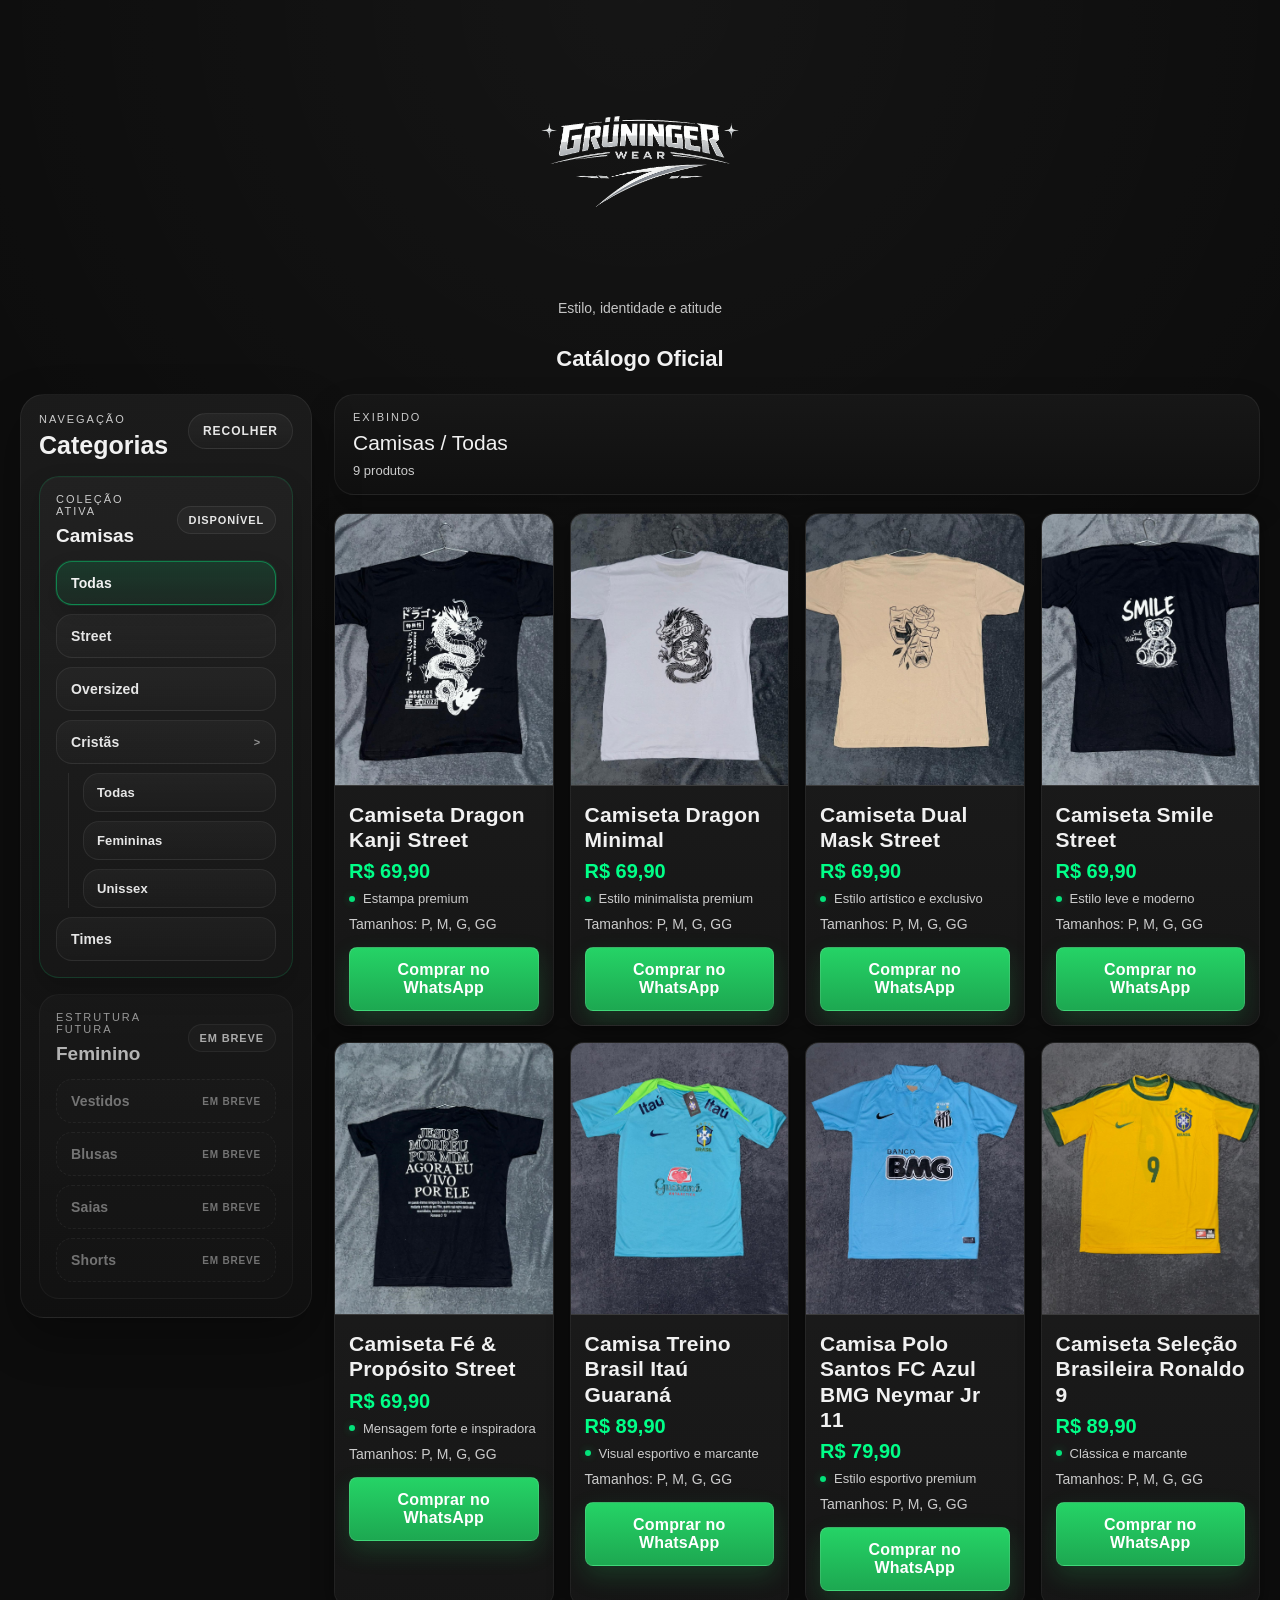
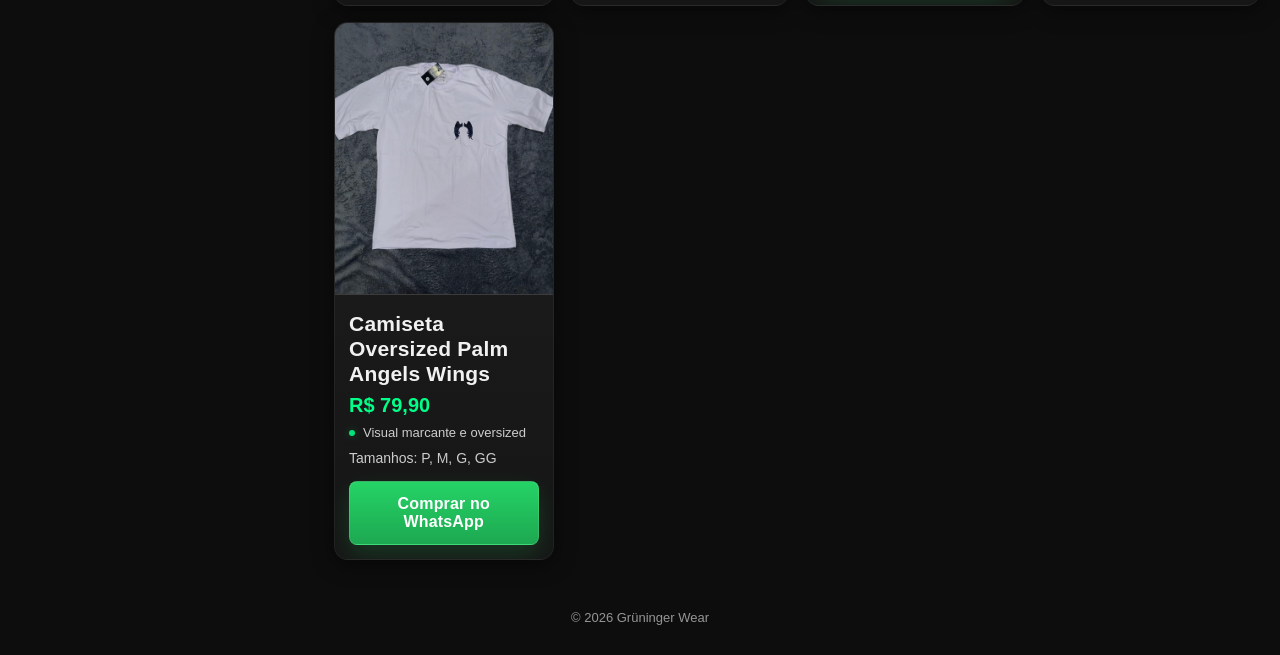
==== commit ba32faf7: "feat: adiciona Camiseta Oversized Palm Angels Wings ao catálogo na categoria Oversized" ====
--- a/index.html
+++ b/index.html
@@ -120,7 +120,7 @@
           <div class="catalogo-active-panel" aria-live="polite">
             <p class="catalogo-active-kicker">Exibindo</p>
             <p class="catalogo-active-label" id="catalogo-active-label">Camisas / Todas</p>
-            <p class="catalogo-active-count" id="catalogo-active-count">8 produtos</p>
+            <p class="catalogo-active-count" id="catalogo-active-count">9 produtos</p>
           </div>
         </div>
 
@@ -248,6 +248,38 @@
               <p class="destaque-produto">Estilo leve e moderno</p>
               <div class="detalhes">Tamanhos: P, M, G, GG</div>
               <a class="botao" href="https://wa.me/5517988090379?text=Ol%C3%A1!%20Tenho%20interesse%20na%20Camiseta%20Smile%20Street.%20Quais%20tamanhos%20est%C3%A3o%20dispon%C3%ADveis%3F" target="_blank" rel="noreferrer">
+                Comprar no WhatsApp
+              </a>
+            </div>
+          </article>
+
+          <article class="produto produto-linkavel" data-produto="fallback" data-category="camisas" data-subcategory="oversized">
+            <a class="produto-card-link" href="produto.html?id=camiseta-oversized-palm-angels-wings" aria-label="Ver detalhes de Camiseta Oversized Palm Angels Wings"></a>
+            <div class="produto-media">
+              <img
+                class="produto-imagem produto-imagem--verso"
+                src="assets/img/produtos/camisas/oversized/camisas-oversized-palm-angels-wings-branca-frente.jpg"
+                data-image-primary="assets/img/produtos/camisas/oversized/camisas-oversized-palm-angels-wings-branca-frente.jpg"
+                data-image-secondary="assets/img/produtos/camisas/oversized/camisas-oversized-palm-angels-wings-branca-modelo-frente.jpg"
+                alt="Camiseta Oversized Palm Angels Wings branca frente"
+                loading="lazy"
+              >
+              <img
+                class="produto-imagem produto-imagem--frente"
+                src="assets/img/produtos/camisas/oversized/camisas-oversized-palm-angels-wings-branca-modelo-frente.jpg"
+                data-image-primary="assets/img/produtos/camisas/oversized/camisas-oversized-palm-angels-wings-branca-modelo-frente.jpg"
+                data-image-secondary="assets/img/produtos/camisas/oversized/camisas-oversized-palm-angels-wings-branca-frente.jpg"
+                alt=""
+                loading="lazy"
+                aria-hidden="true"
+              >
+            </div>
+            <div class="info">
+              <h2>Camiseta Oversized Palm Angels Wings</h2>
+              <p class="preco">R$ 79,90</p>
+              <p class="destaque-produto">Visual marcante e oversized</p>
+              <div class="detalhes">Tamanhos: P, M, G, GG</div>
+              <a class="botao" href="https://wa.me/5517988090379?text=Ol%C3%A1!%20Tenho%20interesse%20na%20Camiseta%20Oversized%20Palm%20Angels%20Wings.%20Quais%20tamanhos%20est%C3%A3o%20dispon%C3%ADveis%3F" target="_blank" rel="noreferrer">
                 Comprar no WhatsApp
               </a>
             </div>
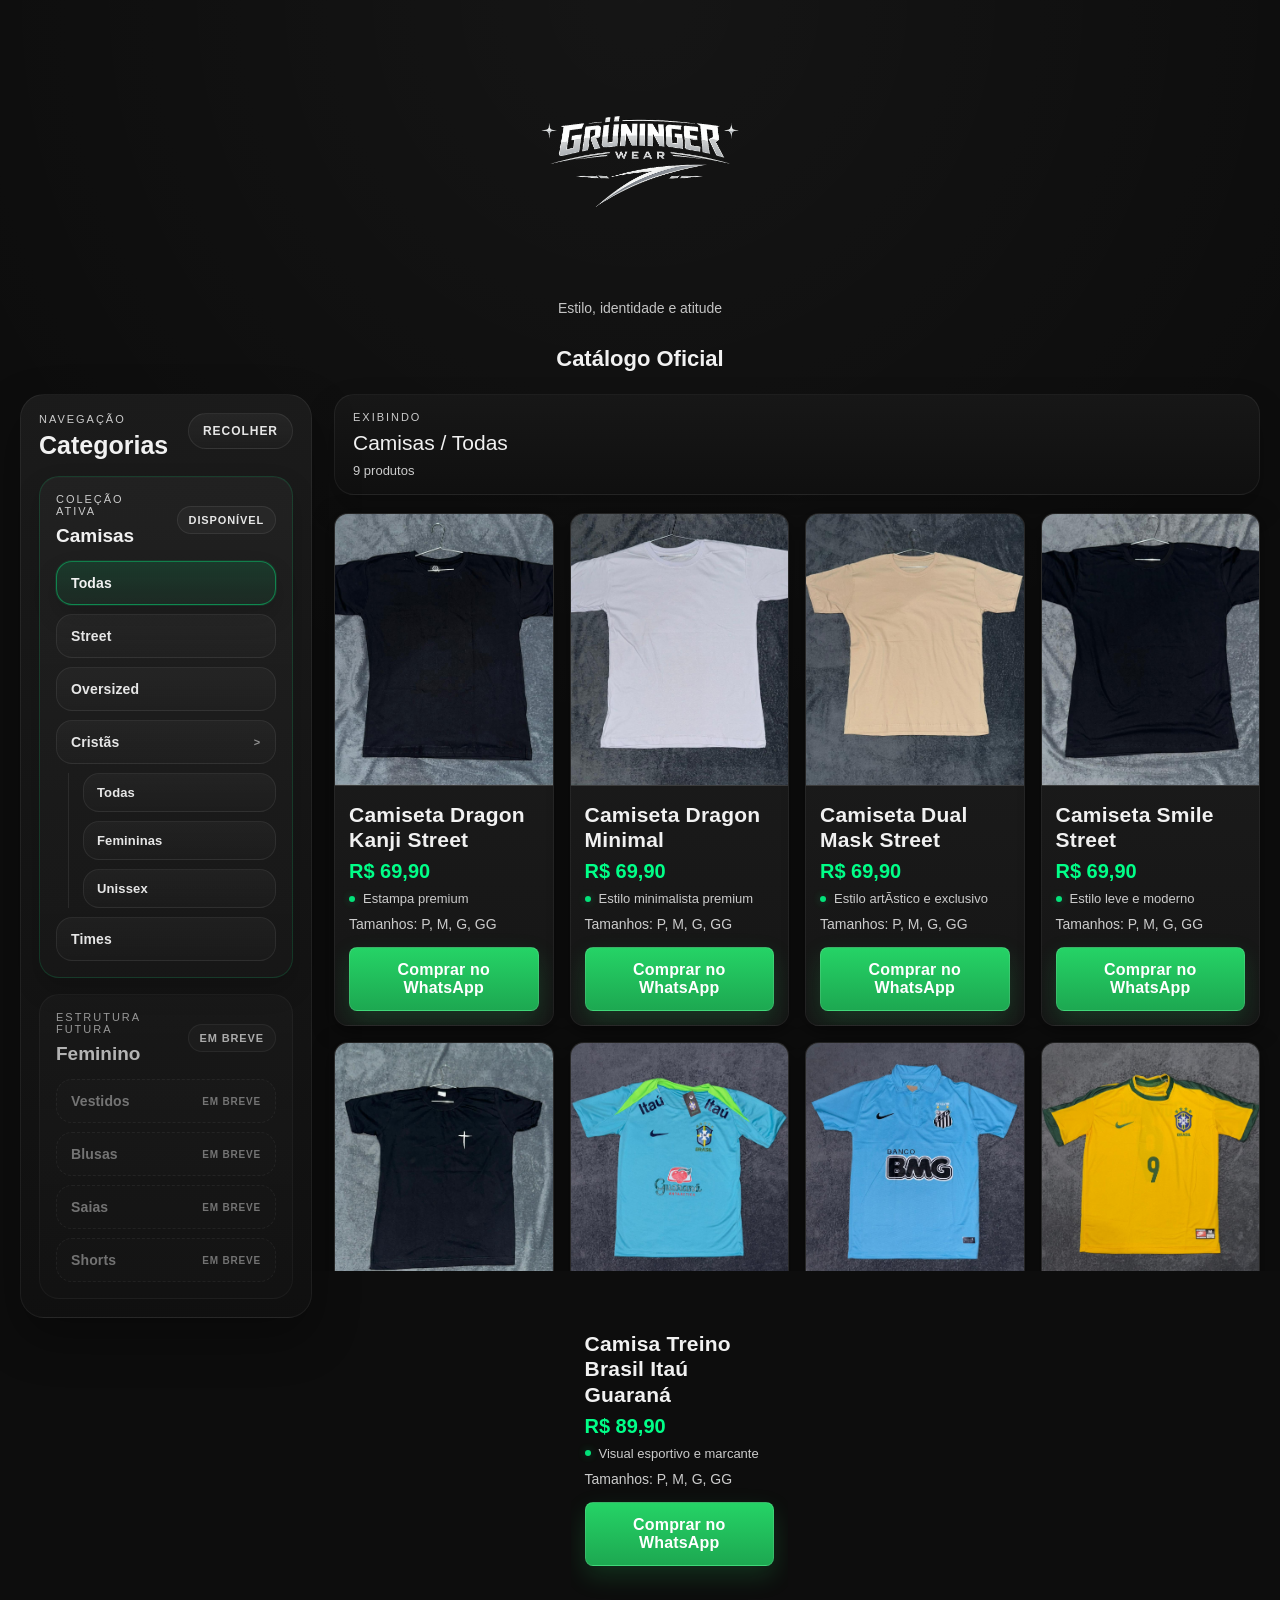
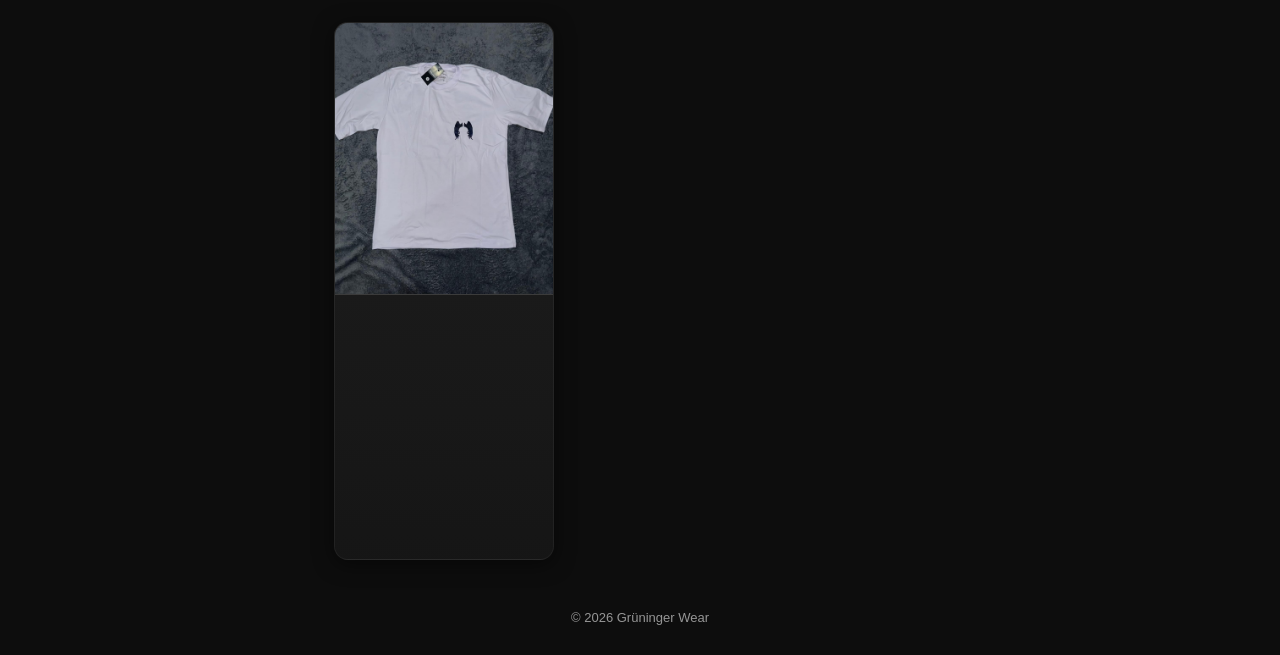
==== commit 7daa27d5: "refactor: padroniza ordem das imagens e hover dos produtos no catálogo" ====
--- a/index.html
+++ b/index.html
@@ -130,17 +130,17 @@
             <div class="produto-media">
               <img
                 class="produto-imagem produto-imagem--verso"
+                src="assets/img/produtos/camisas/street/camisas-street-dragon-kanji-preta-frente.jpg"
+                data-image-primary="assets/img/produtos/camisas/street/camisas-street-dragon-kanji-preta-frente.jpg"
+                data-image-secondary="assets/img/produtos/camisas/street/camisas-street-dragon-kanji-preta-verso.jpg"
+                alt="Camiseta Dragon Kanji Street preta"
+                loading="eager"
+              >
+              <img
+                class="produto-imagem produto-imagem--frente"
                 src="assets/img/produtos/camisas/street/camisas-street-dragon-kanji-preta-verso.jpg"
                 data-image-primary="assets/img/produtos/camisas/street/camisas-street-dragon-kanji-preta-verso.jpg"
                 data-image-secondary="assets/img/produtos/camisas/street/camisas-street-dragon-kanji-preta-frente.jpg"
-                alt="Camiseta Dragon Kanji Street preta"
-                loading="eager"
-              >
-              <img
-                class="produto-imagem produto-imagem--frente"
-                src="assets/img/produtos/camisas/street/camisas-street-dragon-kanji-preta-frente.jpg"
-                data-image-primary="assets/img/produtos/camisas/street/camisas-street-dragon-kanji-preta-frente.jpg"
-                data-image-secondary="assets/img/produtos/camisas/street/camisas-street-dragon-kanji-preta-verso.jpg"
                 alt=""
                 loading="eager"
                 aria-hidden="true"
@@ -162,17 +162,17 @@
             <div class="produto-media">
               <img
                 class="produto-imagem produto-imagem--verso"
+                src="assets/img/produtos/camisas/street/camisas-street-dragon-minimal-branca-frente.jpg"
+                data-image-primary="assets/img/produtos/camisas/street/camisas-street-dragon-minimal-branca-frente.jpg"
+                data-image-secondary="assets/img/produtos/camisas/street/camisas-street-dragon-minimal-branca-verso.jpg"
+                alt="Camiseta Dragon Minimal branca"
+                loading="eager"
+              >
+              <img
+                class="produto-imagem produto-imagem--frente"
                 src="assets/img/produtos/camisas/street/camisas-street-dragon-minimal-branca-verso.jpg"
                 data-image-primary="assets/img/produtos/camisas/street/camisas-street-dragon-minimal-branca-verso.jpg"
                 data-image-secondary="assets/img/produtos/camisas/street/camisas-street-dragon-minimal-branca-frente.jpg"
-                alt="Camiseta Dragon Minimal branca"
-                loading="eager"
-              >
-              <img
-                class="produto-imagem produto-imagem--frente"
-                src="assets/img/produtos/camisas/street/camisas-street-dragon-minimal-branca-frente.jpg"
-                data-image-primary="assets/img/produtos/camisas/street/camisas-street-dragon-minimal-branca-frente.jpg"
-                data-image-secondary="assets/img/produtos/camisas/street/camisas-street-dragon-minimal-branca-verso.jpg"
                 alt=""
                 loading="eager"
                 aria-hidden="true"
@@ -194,17 +194,17 @@
             <div class="produto-media">
               <img
                 class="produto-imagem produto-imagem--verso"
+                src="assets/img/produtos/camisas/street/camisas-street-dual-mask-bege-frente.jpg"
+                data-image-primary="assets/img/produtos/camisas/street/camisas-street-dual-mask-bege-frente.jpg"
+                data-image-secondary="assets/img/produtos/camisas/street/camisas-street-dual-mask-bege-verso.jpg"
+                alt="Camiseta Dual Mask Street bege"
+                loading="eager"
+              >
+              <img
+                class="produto-imagem produto-imagem--frente"
                 src="assets/img/produtos/camisas/street/camisas-street-dual-mask-bege-verso.jpg"
                 data-image-primary="assets/img/produtos/camisas/street/camisas-street-dual-mask-bege-verso.jpg"
                 data-image-secondary="assets/img/produtos/camisas/street/camisas-street-dual-mask-bege-frente.jpg"
-                alt="Camiseta Dual Mask Street bege"
-                loading="eager"
-              >
-              <img
-                class="produto-imagem produto-imagem--frente"
-                src="assets/img/produtos/camisas/street/camisas-street-dual-mask-bege-frente.jpg"
-                data-image-primary="assets/img/produtos/camisas/street/camisas-street-dual-mask-bege-frente.jpg"
-                data-image-secondary="assets/img/produtos/camisas/street/camisas-street-dual-mask-bege-verso.jpg"
                 alt=""
                 loading="eager"
                 aria-hidden="true"
@@ -226,17 +226,17 @@
             <div class="produto-media">
               <img
                 class="produto-imagem produto-imagem--verso"
+                src="assets/img/produtos/camisas/street/camisas-street-smile-preta-frente.jpg"
+                data-image-primary="assets/img/produtos/camisas/street/camisas-street-smile-preta-frente.jpg"
+                data-image-secondary="assets/img/produtos/camisas/street/camisas-street-smile-preta-verso.jpg"
+                alt="Camiseta Smile Street preta"
+                loading="eager"
+              >
+              <img
+                class="produto-imagem produto-imagem--frente"
                 src="assets/img/produtos/camisas/street/camisas-street-smile-preta-verso.jpg"
                 data-image-primary="assets/img/produtos/camisas/street/camisas-street-smile-preta-verso.jpg"
                 data-image-secondary="assets/img/produtos/camisas/street/camisas-street-smile-preta-frente.jpg"
-                alt="Camiseta Smile Street preta"
-                loading="eager"
-              >
-              <img
-                class="produto-imagem produto-imagem--frente"
-                src="assets/img/produtos/camisas/street/camisas-street-smile-preta-frente.jpg"
-                data-image-primary="assets/img/produtos/camisas/street/camisas-street-smile-preta-frente.jpg"
-                data-image-secondary="assets/img/produtos/camisas/street/camisas-street-smile-preta-verso.jpg"
                 alt=""
                 loading="eager"
                 aria-hidden="true"
@@ -260,14 +260,14 @@
                 class="produto-imagem produto-imagem--verso"
                 src="assets/img/produtos/camisas/oversized/camisas-oversized-palm-angels-wings-branca-frente.jpg"
                 data-image-primary="assets/img/produtos/camisas/oversized/camisas-oversized-palm-angels-wings-branca-frente.jpg"
-                data-image-secondary="assets/img/produtos/camisas/oversized/camisas-oversized-palm-angels-wings-branca-modelo-frente.jpg"
+                data-image-secondary="assets/img/produtos/camisas/oversized/camisas-oversized-palm-angels-wings-branca-verso.jpg"
                 alt="Camiseta Oversized Palm Angels Wings branca frente"
                 loading="lazy"
               >
               <img
                 class="produto-imagem produto-imagem--frente"
-                src="assets/img/produtos/camisas/oversized/camisas-oversized-palm-angels-wings-branca-modelo-frente.jpg"
-                data-image-primary="assets/img/produtos/camisas/oversized/camisas-oversized-palm-angels-wings-branca-modelo-frente.jpg"
+                src="assets/img/produtos/camisas/oversized/camisas-oversized-palm-angels-wings-branca-verso.jpg"
+                data-image-primary="assets/img/produtos/camisas/oversized/camisas-oversized-palm-angels-wings-branca-verso.jpg"
                 data-image-secondary="assets/img/produtos/camisas/oversized/camisas-oversized-palm-angels-wings-branca-frente.jpg"
                 alt=""
                 loading="lazy"
@@ -290,17 +290,17 @@
             <div class="produto-media">
               <img
                 class="produto-imagem produto-imagem--verso"
+                src="assets/img/produtos/camisas/cristas/camisas-cristas-fe-proposito-preta-frente.jpg"
+                data-image-primary="assets/img/produtos/camisas/cristas/camisas-cristas-fe-proposito-preta-frente.jpg"
+                data-image-secondary="assets/img/produtos/camisas/cristas/camisas-cristas-fe-proposito-preta-verso.jpg"
+                alt="Camiseta F&eacute; &amp; Prop&oacute;sito Street preta"
+                loading="eager"
+              >
+              <img
+                class="produto-imagem produto-imagem--frente"
                 src="assets/img/produtos/camisas/cristas/camisas-cristas-fe-proposito-preta-verso.jpg"
                 data-image-primary="assets/img/produtos/camisas/cristas/camisas-cristas-fe-proposito-preta-verso.jpg"
                 data-image-secondary="assets/img/produtos/camisas/cristas/camisas-cristas-fe-proposito-preta-frente.jpg"
-                alt="Camiseta F&eacute; &amp; Prop&oacute;sito Street preta"
-                loading="eager"
-              >
-              <img
-                class="produto-imagem produto-imagem--frente"
-                src="assets/img/produtos/camisas/cristas/camisas-cristas-fe-proposito-preta-frente.jpg"
-                data-image-primary="assets/img/produtos/camisas/cristas/camisas-cristas-fe-proposito-preta-frente.jpg"
-                data-image-secondary="assets/img/produtos/camisas/cristas/camisas-cristas-fe-proposito-preta-verso.jpg"
                 alt=""
                 loading="eager"
                 aria-hidden="true"
@@ -356,14 +356,14 @@
                 class="produto-imagem produto-imagem--verso"
                 src="assets/img/produtos/camisas/times/camisas-times-santos-fc-azul-bmg-neymar-jr-11-frente.jpg"
                 data-image-primary="assets/img/produtos/camisas/times/camisas-times-santos-fc-azul-bmg-neymar-jr-11-frente.jpg"
-                data-image-secondary="assets/img/produtos/camisas/times/camisas-times-santos-fc-azul-bmg-neymar-jr-11-modelo-frente.jpg"
+                data-image-secondary="assets/img/produtos/camisas/times/camisas-times-santos-fc-azul-bmg-neymar-jr-11-verso.jpg"
                 alt="Camisa Polo Santos FC Azul BMG Neymar Jr 11 frente"
                 loading="lazy"
               >
               <img
                 class="produto-imagem produto-imagem--frente"
-                src="assets/img/produtos/camisas/times/camisas-times-santos-fc-azul-bmg-neymar-jr-11-modelo-frente.jpg"
-                data-image-primary="assets/img/produtos/camisas/times/camisas-times-santos-fc-azul-bmg-neymar-jr-11-modelo-frente.jpg"
+                src="assets/img/produtos/camisas/times/camisas-times-santos-fc-azul-bmg-neymar-jr-11-verso.jpg"
+                data-image-primary="assets/img/produtos/camisas/times/camisas-times-santos-fc-azul-bmg-neymar-jr-11-verso.jpg"
                 data-image-secondary="assets/img/produtos/camisas/times/camisas-times-santos-fc-azul-bmg-neymar-jr-11-frente.jpg"
                 alt=""
                 loading="lazy"
@@ -388,14 +388,14 @@
                 class="produto-imagem produto-imagem--verso"
                 src="assets/img/produtos/camisas/times/camisas-times-selecao-brasileira-ronaldo-9-frente.jpg"
                 data-image-primary="assets/img/produtos/camisas/times/camisas-times-selecao-brasileira-ronaldo-9-frente.jpg"
-                data-image-secondary="assets/img/produtos/camisas/times/camisas-times-selecao-brasileira-ronaldo-9-modelo-frente.jpg"
+                data-image-secondary="assets/img/produtos/camisas/times/camisas-times-selecao-brasileira-ronaldo-9-verso.jpg"
                 alt="Camiseta Sele&ccedil;&atilde;o Brasileira Ronaldo 9 frente"
                 loading="lazy"
               >
               <img
                 class="produto-imagem produto-imagem--frente"
-                src="assets/img/produtos/camisas/times/camisas-times-selecao-brasileira-ronaldo-9-modelo-frente.jpg"
-                data-image-primary="assets/img/produtos/camisas/times/camisas-times-selecao-brasileira-ronaldo-9-modelo-frente.jpg"
+                src="assets/img/produtos/camisas/times/camisas-times-selecao-brasileira-ronaldo-9-verso.jpg"
+                data-image-primary="assets/img/produtos/camisas/times/camisas-times-selecao-brasileira-ronaldo-9-verso.jpg"
                 data-image-secondary="assets/img/produtos/camisas/times/camisas-times-selecao-brasileira-ronaldo-9-frente.jpg"
                 alt=""
                 loading="lazy"
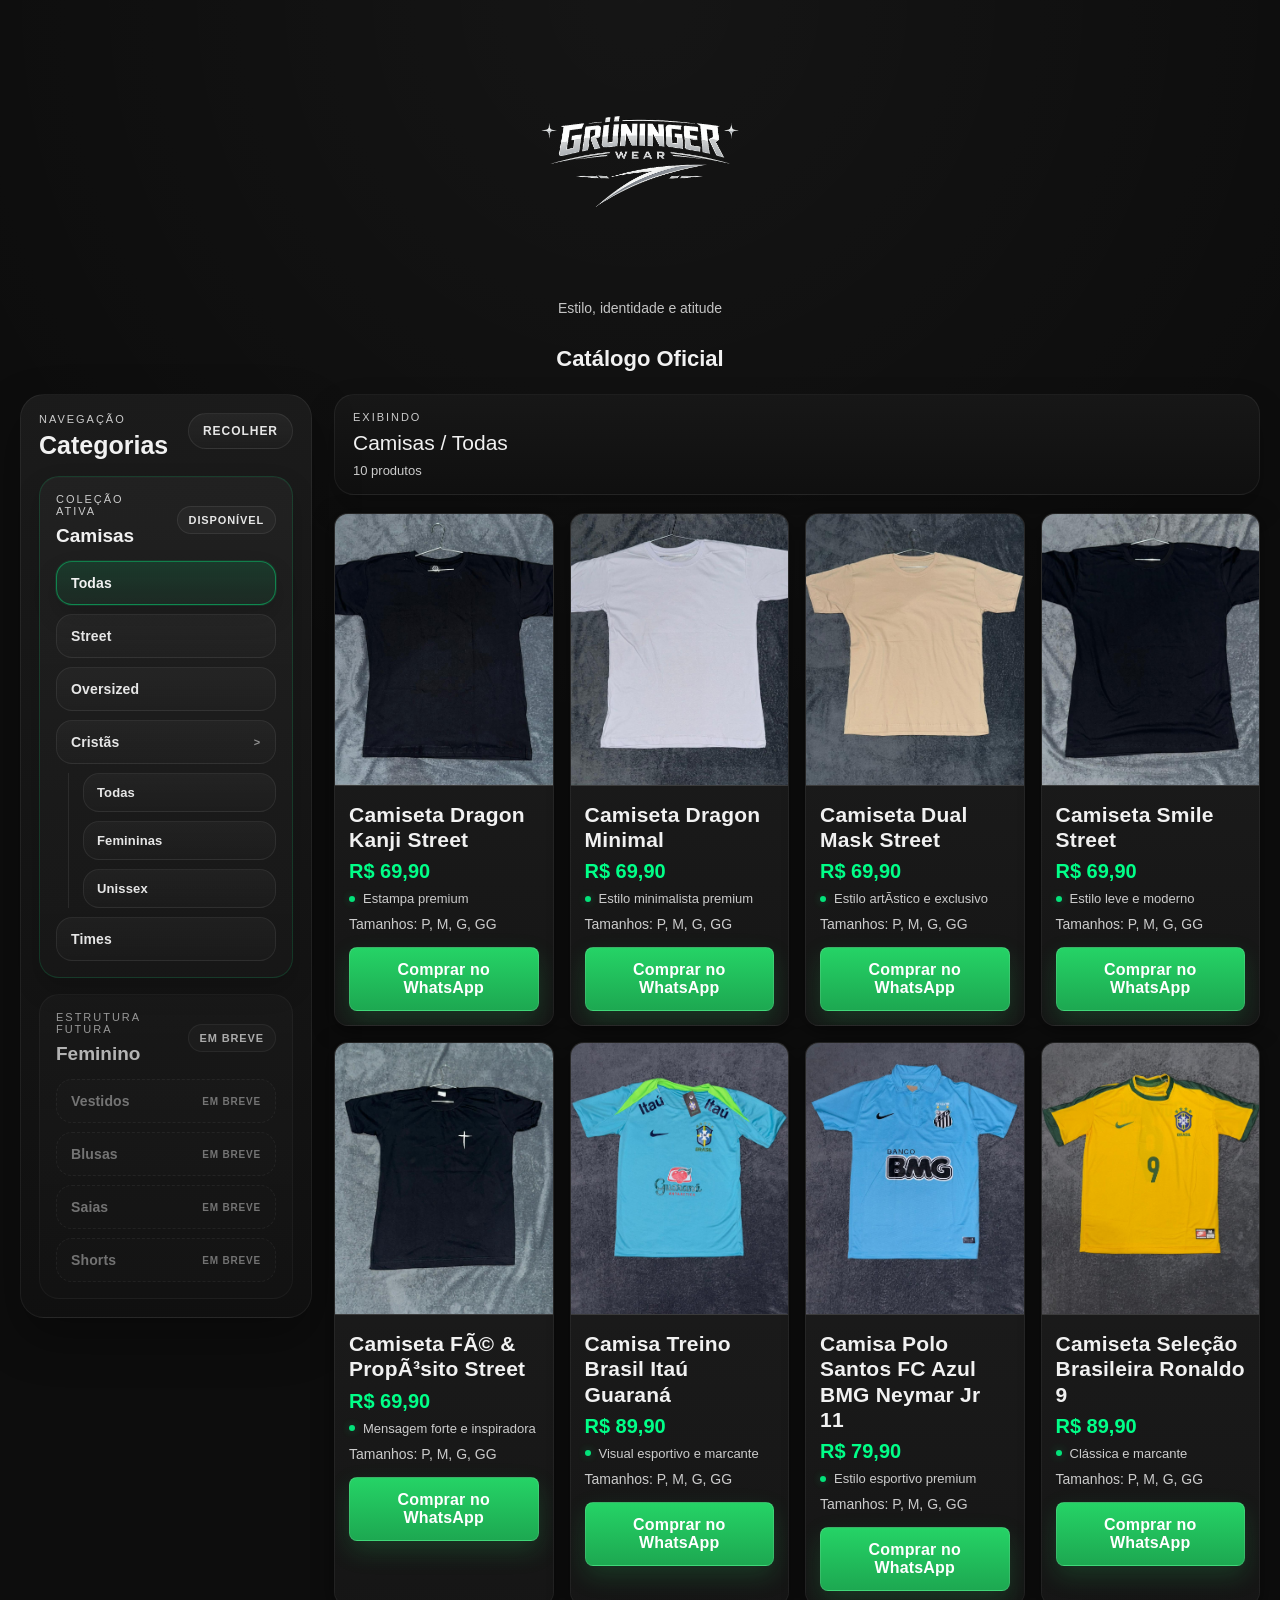
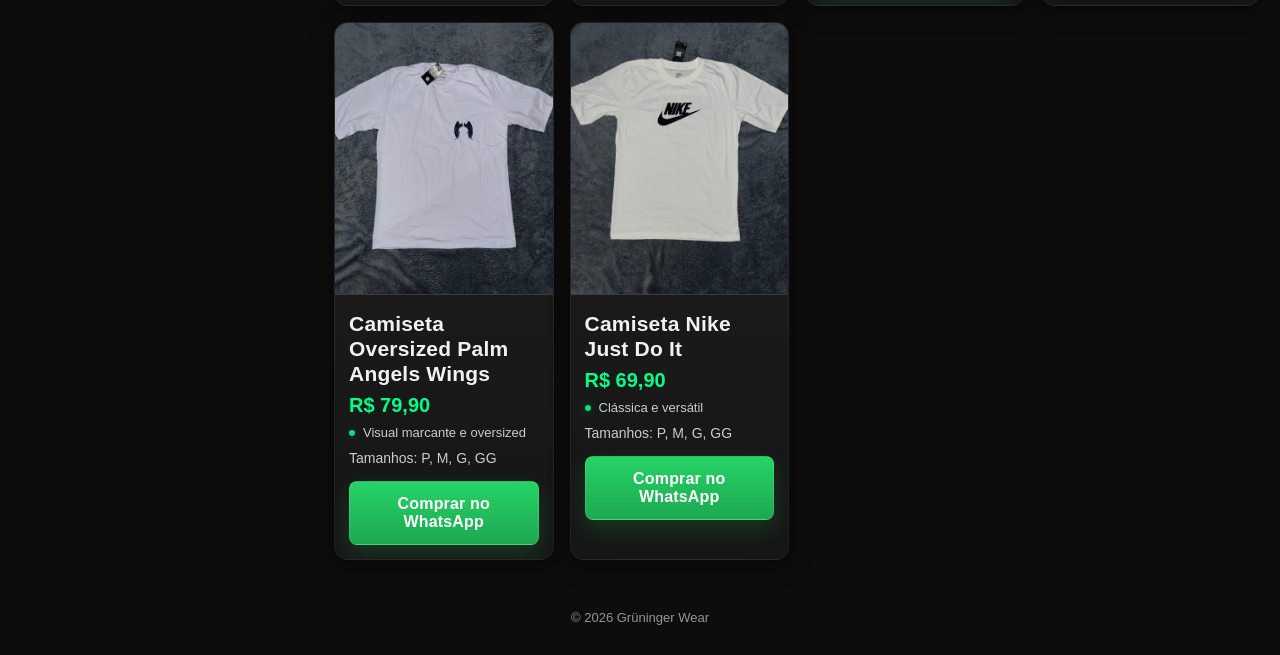
==== commit 7972bff4: "feat: adiciona Camiseta Nike Just Do It ao catálogo na categoria Street" ====
--- a/index.html
+++ b/index.html
@@ -120,7 +120,7 @@
           <div class="catalogo-active-panel" aria-live="polite">
             <p class="catalogo-active-kicker">Exibindo</p>
             <p class="catalogo-active-label" id="catalogo-active-label">Camisas / Todas</p>
-            <p class="catalogo-active-count" id="catalogo-active-count">9 produtos</p>
+            <p class="catalogo-active-count" id="catalogo-active-count">10 produtos</p>
           </div>
         </div>
 
@@ -248,6 +248,38 @@
               <p class="destaque-produto">Estilo leve e moderno</p>
               <div class="detalhes">Tamanhos: P, M, G, GG</div>
               <a class="botao" href="https://wa.me/5517988090379?text=Ol%C3%A1!%20Tenho%20interesse%20na%20Camiseta%20Smile%20Street.%20Quais%20tamanhos%20est%C3%A3o%20dispon%C3%ADveis%3F" target="_blank" rel="noreferrer">
+                Comprar no WhatsApp
+              </a>
+            </div>
+          </article>
+
+          <article class="produto produto-linkavel" data-produto="fallback" data-category="camisas" data-subcategory="street">
+            <a class="produto-card-link" href="produto.html?id=camiseta-nike-just-do-it" aria-label="Ver detalhes de Camiseta Nike Just Do It"></a>
+            <div class="produto-media">
+              <img
+                class="produto-imagem produto-imagem--verso"
+                src="assets/img/produtos/camisas/street/camisas-street-nike-just-do-it-branca-frente.jpg"
+                data-image-primary="assets/img/produtos/camisas/street/camisas-street-nike-just-do-it-branca-frente.jpg"
+                data-image-secondary="assets/img/produtos/camisas/street/camisas-street-nike-just-do-it-branca-verso.jpg"
+                alt="Camiseta Nike Just Do It branca frente"
+                loading="lazy"
+              >
+              <img
+                class="produto-imagem produto-imagem--frente"
+                src="assets/img/produtos/camisas/street/camisas-street-nike-just-do-it-branca-verso.jpg"
+                data-image-primary="assets/img/produtos/camisas/street/camisas-street-nike-just-do-it-branca-verso.jpg"
+                data-image-secondary="assets/img/produtos/camisas/street/camisas-street-nike-just-do-it-branca-frente.jpg"
+                alt=""
+                loading="lazy"
+                aria-hidden="true"
+              >
+            </div>
+            <div class="info">
+              <h2>Camiseta Nike Just Do It</h2>
+              <p class="preco">R$ 69,90</p>
+              <p class="destaque-produto">Clássica e versátil</p>
+              <div class="detalhes">Tamanhos: P, M, G, GG</div>
+              <a class="botao" href="https://wa.me/5517988090379?text=Ol%C3%A1!%20Tenho%20interesse%20na%20Camiseta%20Nike%20Just%20Do%20It.%20Quais%20tamanhos%20est%C3%A3o%20dispon%C3%ADveis%3F" target="_blank" rel="noreferrer">
                 Comprar no WhatsApp
               </a>
             </div>
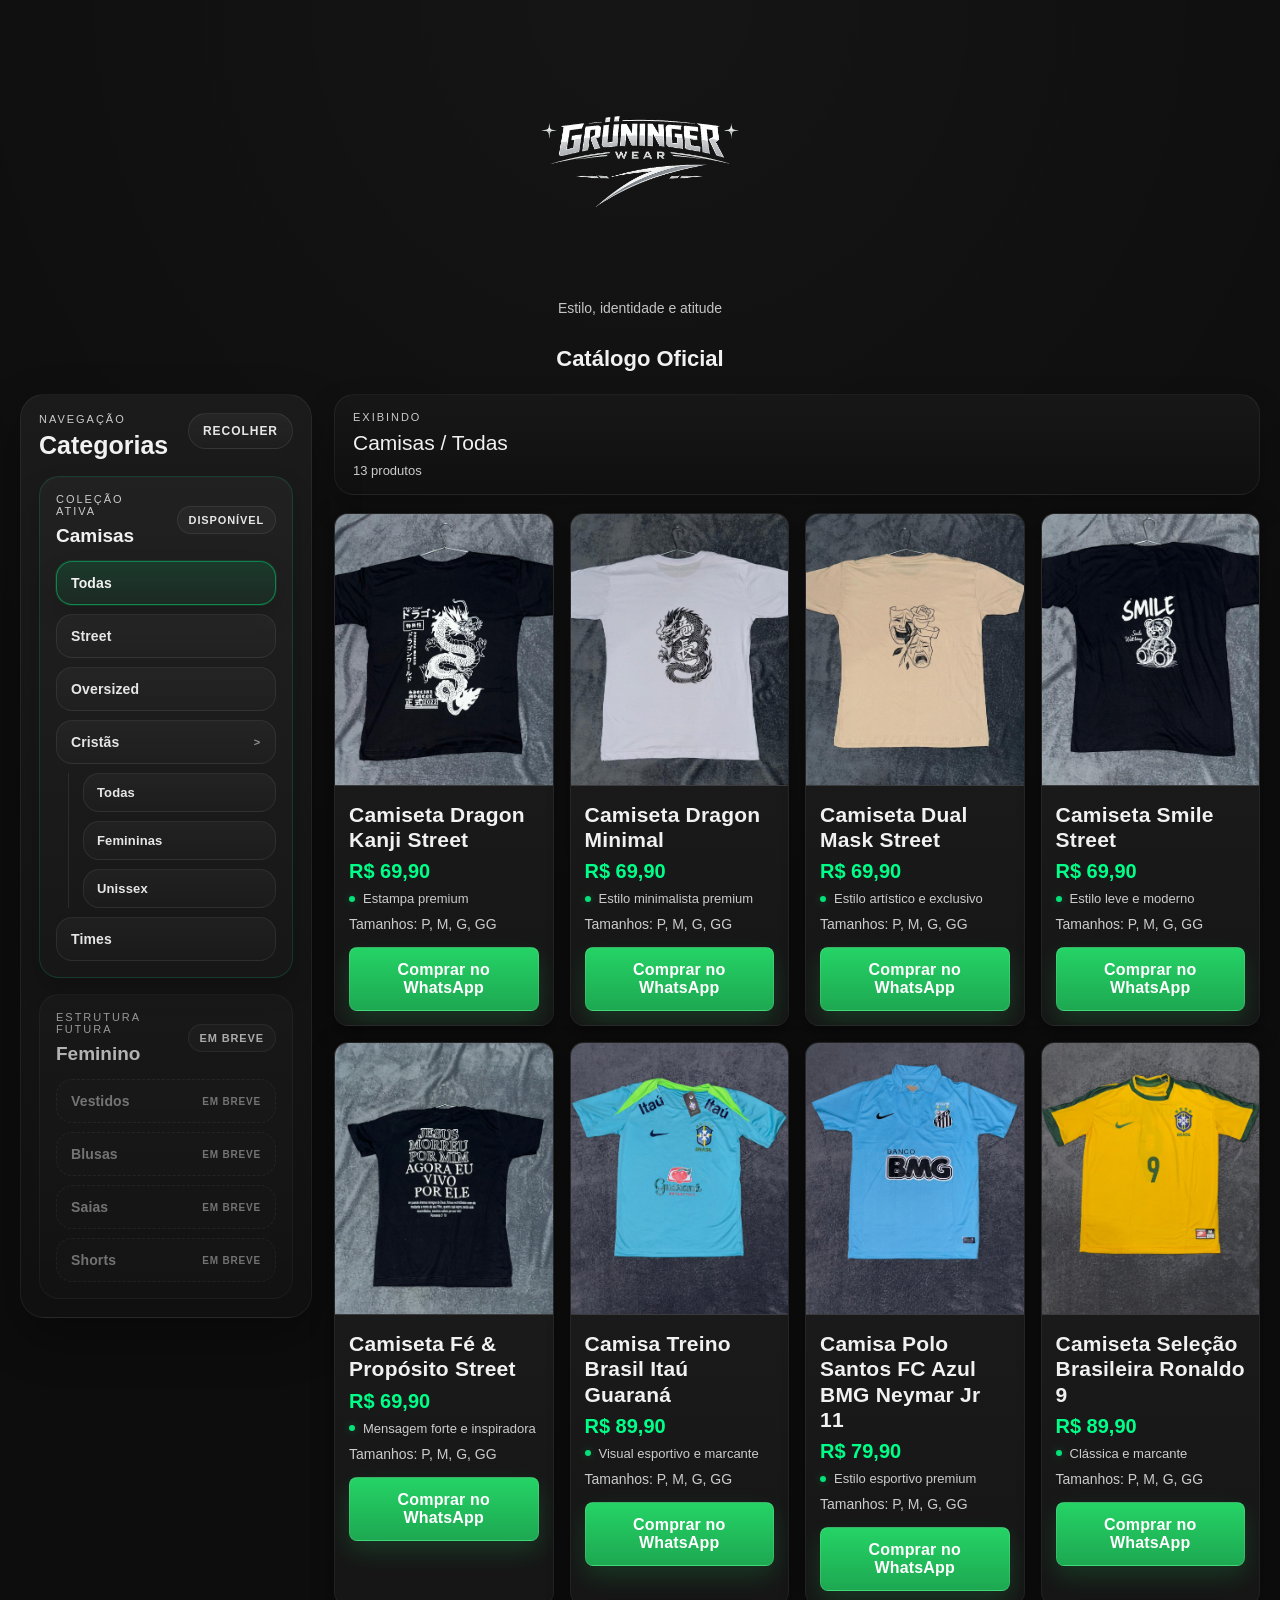
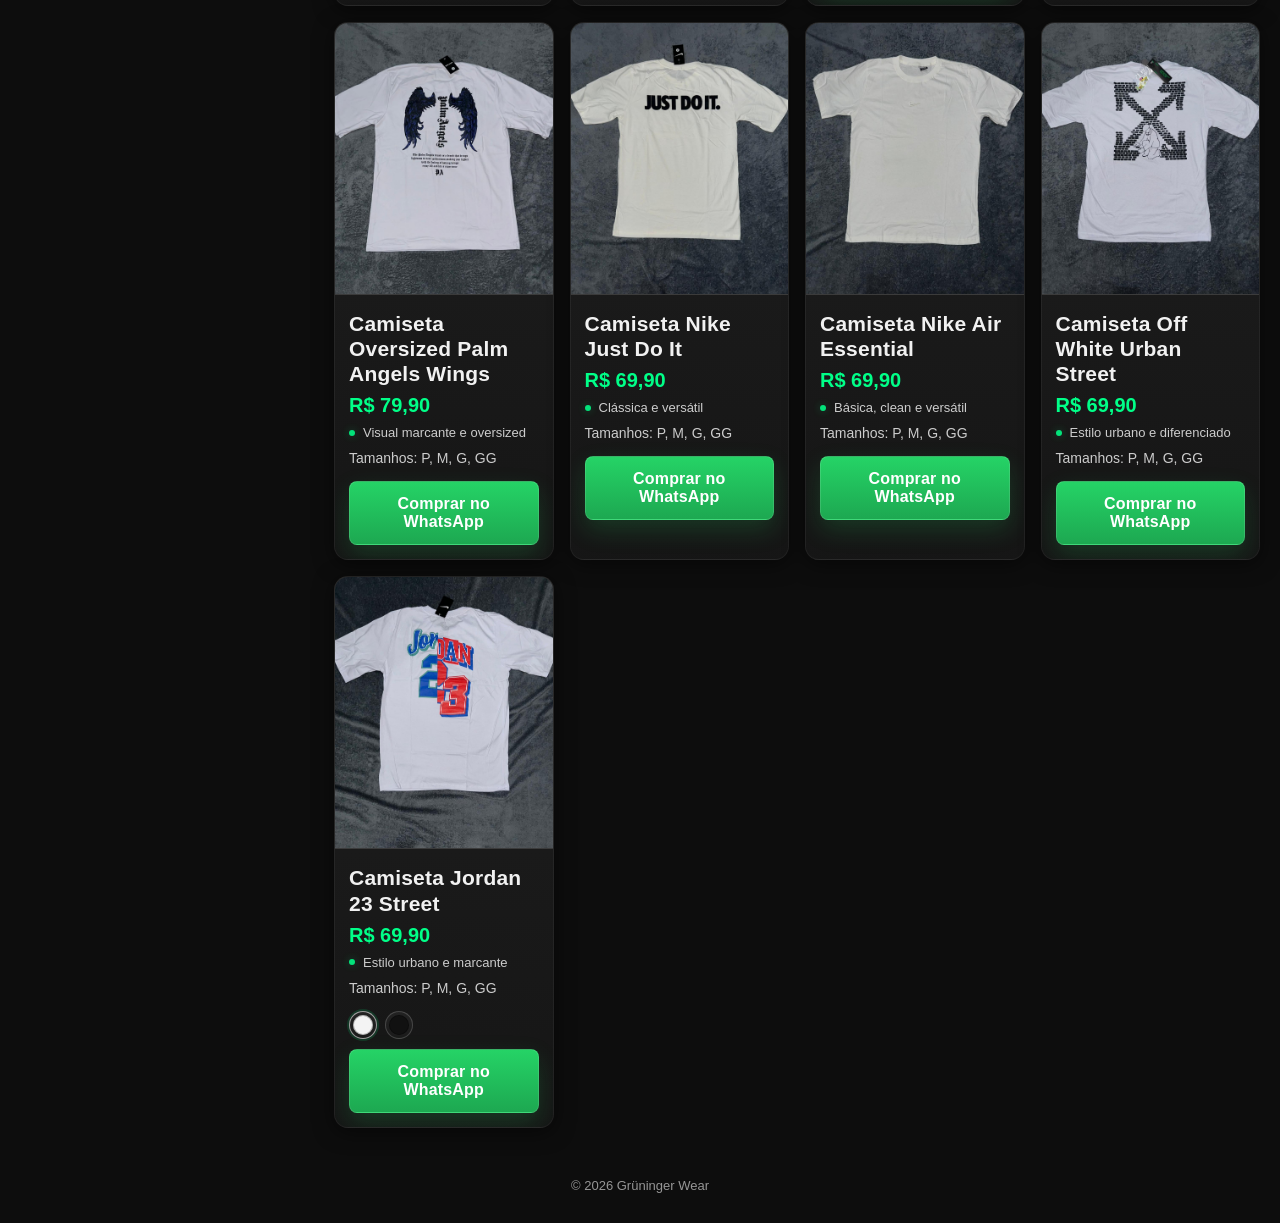
==== commit e7bb4886: "fix: ajusta regra de capa para camiseta street básica (Nike Air Essential usa frente como destaque)" ====
--- a/index.html
+++ b/index.html
@@ -285,6 +285,38 @@
             </div>
           </article>
 
+          <article class="produto produto-linkavel" data-produto="fallback" data-category="camisas" data-subcategory="street">
+            <a class="produto-card-link" href="produto.html?id=camiseta-nike-air-essential-street" aria-label="Ver detalhes de Camiseta Nike Air Essential"></a>
+            <div class="produto-media">
+              <img
+                class="produto-imagem produto-imagem--verso"
+                src="assets/img/produtos/camisas/street/camisas-street-nike-air-essential-branca-frente-produto.jpg"
+                data-image-primary="assets/img/produtos/camisas/street/camisas-street-nike-air-essential-branca-frente-produto.jpg"
+                data-image-secondary="assets/img/produtos/camisas/street/camisas-street-nike-air-essential-branca-costas-produto.jpg"
+                alt="Camiseta Nike Air Essential branca frente"
+                loading="lazy"
+              >
+              <img
+                class="produto-imagem produto-imagem--frente"
+                src="assets/img/produtos/camisas/street/camisas-street-nike-air-essential-branca-costas-produto.jpg"
+                data-image-primary="assets/img/produtos/camisas/street/camisas-street-nike-air-essential-branca-costas-produto.jpg"
+                data-image-secondary="assets/img/produtos/camisas/street/camisas-street-nike-air-essential-branca-frente-produto.jpg"
+                alt=""
+                loading="lazy"
+                aria-hidden="true"
+              >
+            </div>
+            <div class="info">
+              <h2>Camiseta Nike Air Essential</h2>
+              <p class="preco">R$ 69,90</p>
+              <p class="destaque-produto">B&aacute;sica, clean e vers&aacute;til</p>
+              <div class="detalhes">Tamanhos: P, M, G, GG</div>
+              <a class="botao" href="https://wa.me/5517988090379?text=Ol%C3%A1!%20Tenho%20interesse%20na%20Camiseta%20Nike%20Air%20Essential.%20Quais%20tamanhos%20est%C3%A3o%20dispon%C3%ADveis%3F" target="_blank" rel="noreferrer">
+                Comprar no WhatsApp
+              </a>
+            </div>
+          </article>
+
           <article class="produto produto-linkavel" data-produto="fallback" data-category="camisas" data-subcategory="oversized">
             <a class="produto-card-link" href="produto.html?id=camiseta-oversized-palm-angels-wings" aria-label="Ver detalhes de Camiseta Oversized Palm Angels Wings"></a>
             <div class="produto-media">
--- a/assets/css/style.css
+++ b/assets/css/style.css
@@ -569,6 +569,51 @@
   margin-bottom: 2px;
 }
 
+.produto-card-variacoes {
+  position: relative;
+  z-index: 3;
+  display: flex;
+  flex-wrap: wrap;
+  gap: 8px;
+  margin-top: 2px;
+}
+
+.produto-card-swatch {
+  appearance: none;
+  width: 28px;
+  height: 28px;
+  padding: 3px;
+  border-radius: 999px;
+  border: 1px solid rgba(255, 255, 255, 0.18);
+  background: linear-gradient(180deg, rgba(255, 255, 255, 0.05) 0%, rgba(255, 255, 255, 0.02) 100%);
+  cursor: pointer;
+  transition: border-color 0.2s ease, transform 0.2s ease, box-shadow 0.2s ease;
+}
+
+.produto-card-swatch::before {
+  content: "";
+  display: block;
+  width: 100%;
+  height: 100%;
+  border-radius: inherit;
+  background: var(--swatch-color, #666666);
+  box-shadow: inset 0 0 0 1px rgba(0, 0, 0, 0.26);
+}
+
+.produto-card-swatch:hover {
+  transform: translateY(-1px);
+}
+
+.produto-card-swatch.is-active {
+  border-color: rgba(255, 255, 255, 0.56);
+  box-shadow: 0 0 0 2px rgba(0, 255, 136, 0.14);
+}
+
+.produto-card-swatch:focus-visible {
+  outline: 2px solid rgba(0, 255, 136, 0.4);
+  outline-offset: 2px;
+}
+
 .botao {
   display: inline-block;
   width: 100%;
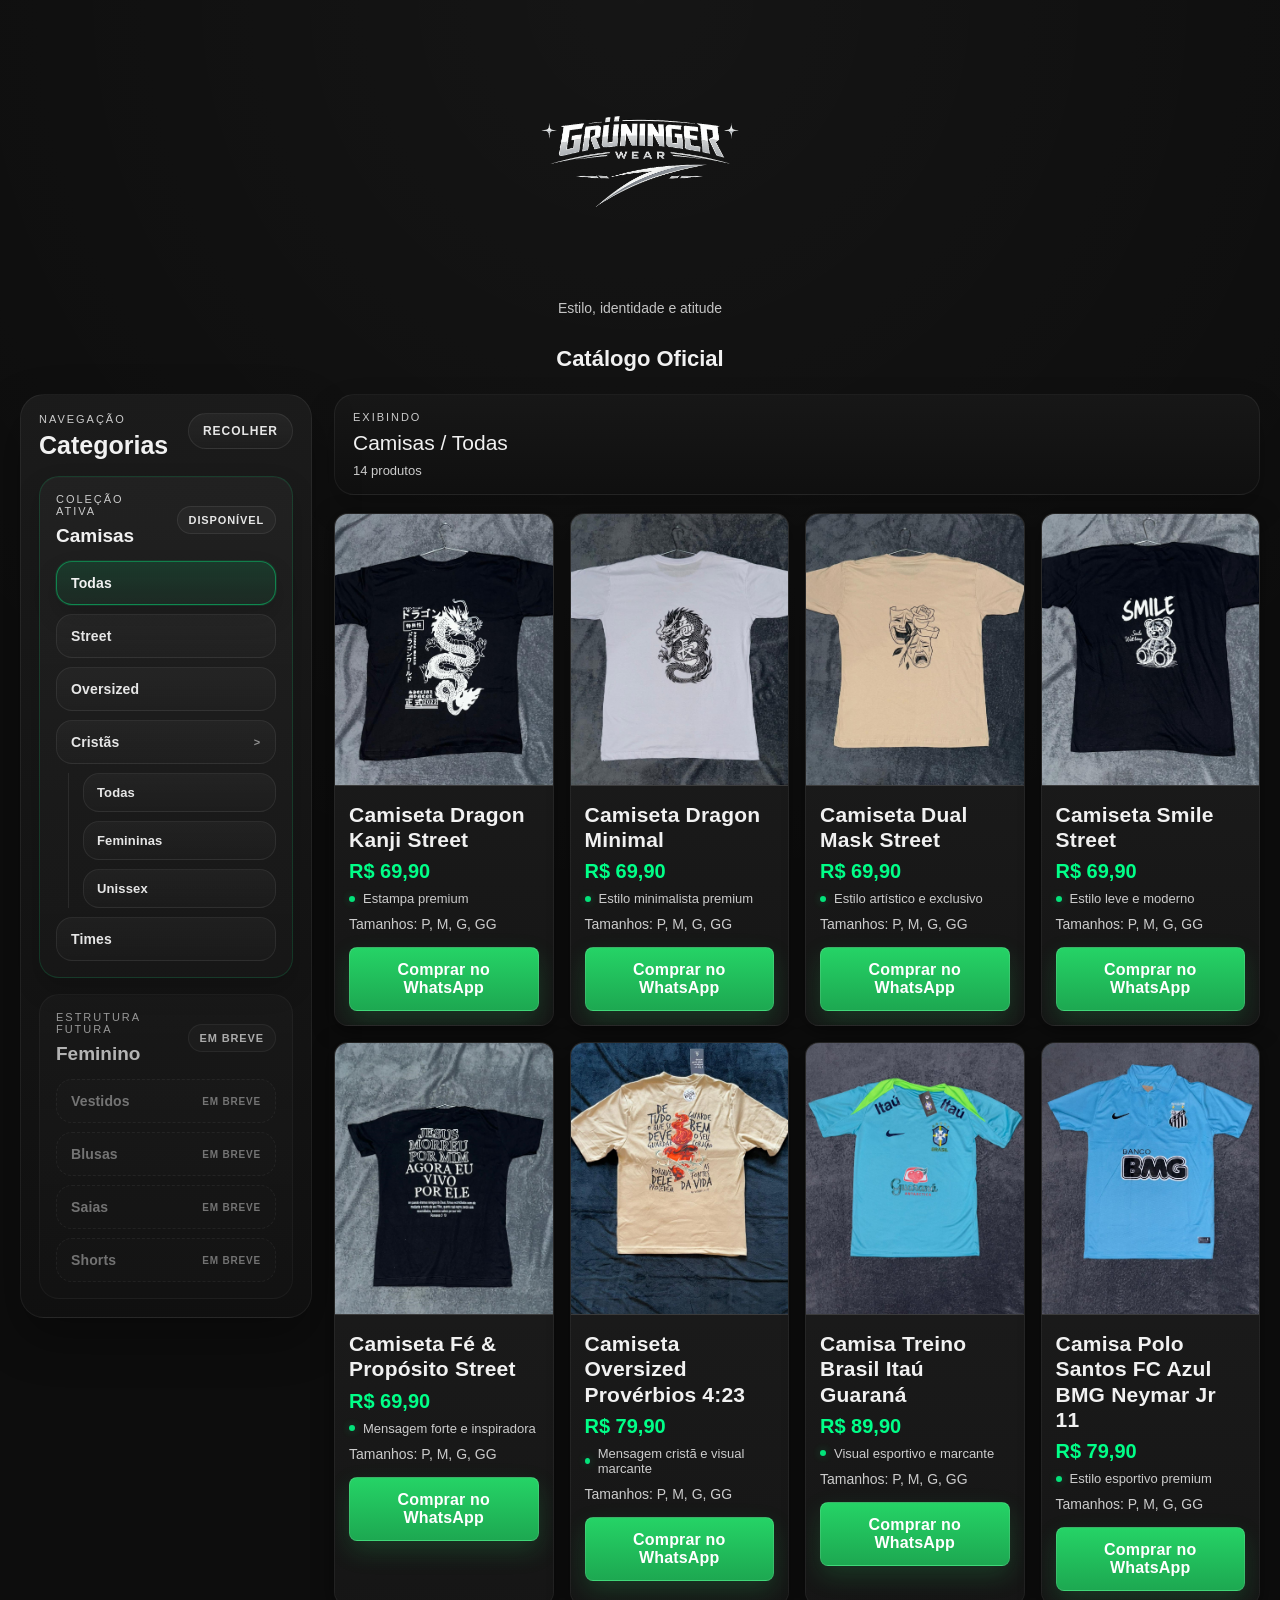
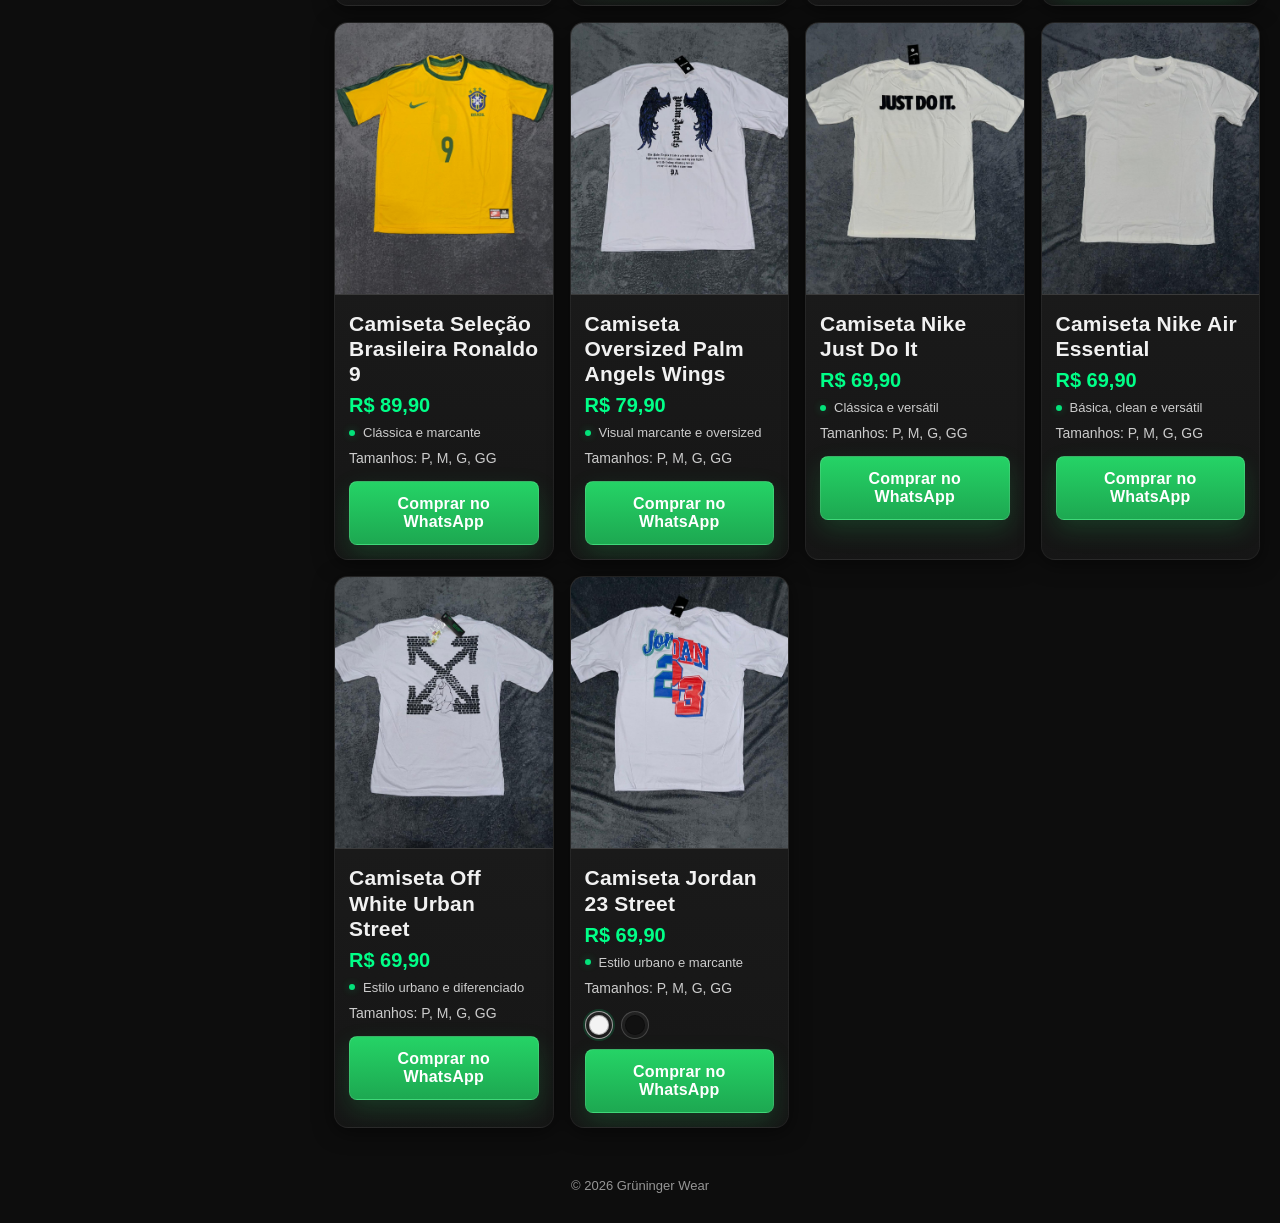
==== commit 49135cbb: "feat: adiciona Camiseta Oversized Provérbios 4:23 na categoria Cristãs" ====
--- a/index.html
+++ b/index.html
@@ -381,6 +381,38 @@
             </div>
           </article>
 
+          <article class="produto produto-linkavel" data-produto="fallback" data-category="camisas" data-subcategory="cristas" data-genero="unissex">
+            <a class="produto-card-link" href="produto.html?id=camiseta-oversized-proverbios-4-23" aria-label="Ver detalhes de Camiseta Oversized Prov&eacute;rbios 4:23"></a>
+            <div class="produto-media">
+              <img
+                class="produto-imagem produto-imagem--verso"
+                src="assets/img/produtos/camisas/cristas/camisas-cristas-proverbios-4-23-areia-verso.jpg"
+                data-image-primary="assets/img/produtos/camisas/cristas/camisas-cristas-proverbios-4-23-areia-verso.jpg"
+                data-image-secondary="assets/img/produtos/camisas/cristas/camisas-cristas-proverbios-4-23-areia-frente.jpg"
+                alt="Camiseta Oversized Prov&eacute;rbios 4:23 areia verso"
+                loading="lazy"
+              >
+              <img
+                class="produto-imagem produto-imagem--frente"
+                src="assets/img/produtos/camisas/cristas/camisas-cristas-proverbios-4-23-areia-frente.jpg"
+                data-image-primary="assets/img/produtos/camisas/cristas/camisas-cristas-proverbios-4-23-areia-frente.jpg"
+                data-image-secondary="assets/img/produtos/camisas/cristas/camisas-cristas-proverbios-4-23-areia-verso.jpg"
+                alt=""
+                loading="lazy"
+                aria-hidden="true"
+              >
+            </div>
+            <div class="info">
+              <h2>Camiseta Oversized Prov&eacute;rbios 4:23</h2>
+              <p class="preco">R$ 79,90</p>
+              <p class="destaque-produto">Mensagem crist&atilde; e visual marcante</p>
+              <div class="detalhes">Tamanhos: P, M, G, GG</div>
+              <a class="botao" href="https://wa.me/5517988090379?text=Ol%C3%A1!%20Tenho%20interesse%20na%20Camiseta%20Oversized%20Prov%C3%A9rbios%204%3A23.%20Quais%20tamanhos%20est%C3%A3o%20dispon%C3%ADveis%3F" target="_blank" rel="noreferrer">
+                Comprar no WhatsApp
+              </a>
+            </div>
+          </article>
+
           <article class="produto produto-linkavel" data-produto="fallback" data-category="camisas" data-subcategory="times">
             <a class="produto-card-link" href="produto.html?id=camisa-treino-brasil-itau-guarana" aria-label="Ver detalhes de Camisa Treino Brasil Ita&uacute; Guaran&aacute;"></a>
             <div class="produto-media">
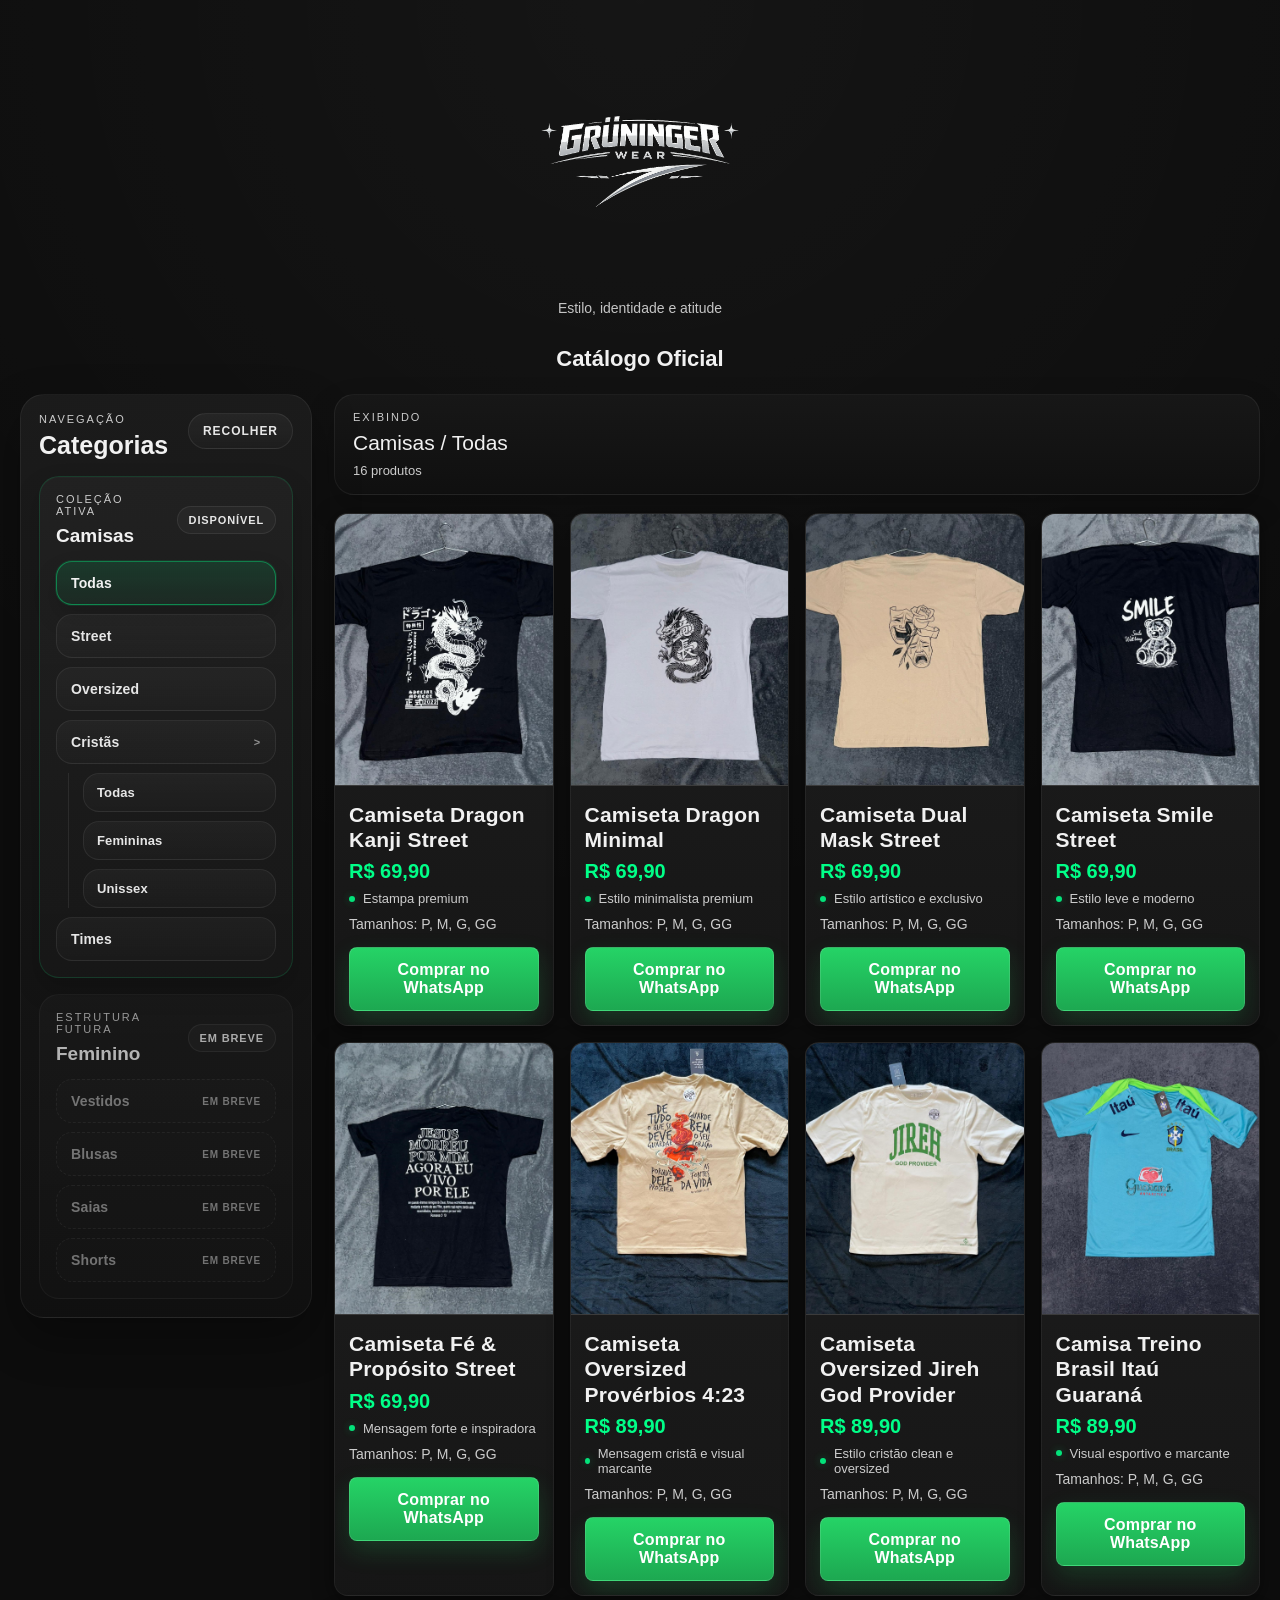
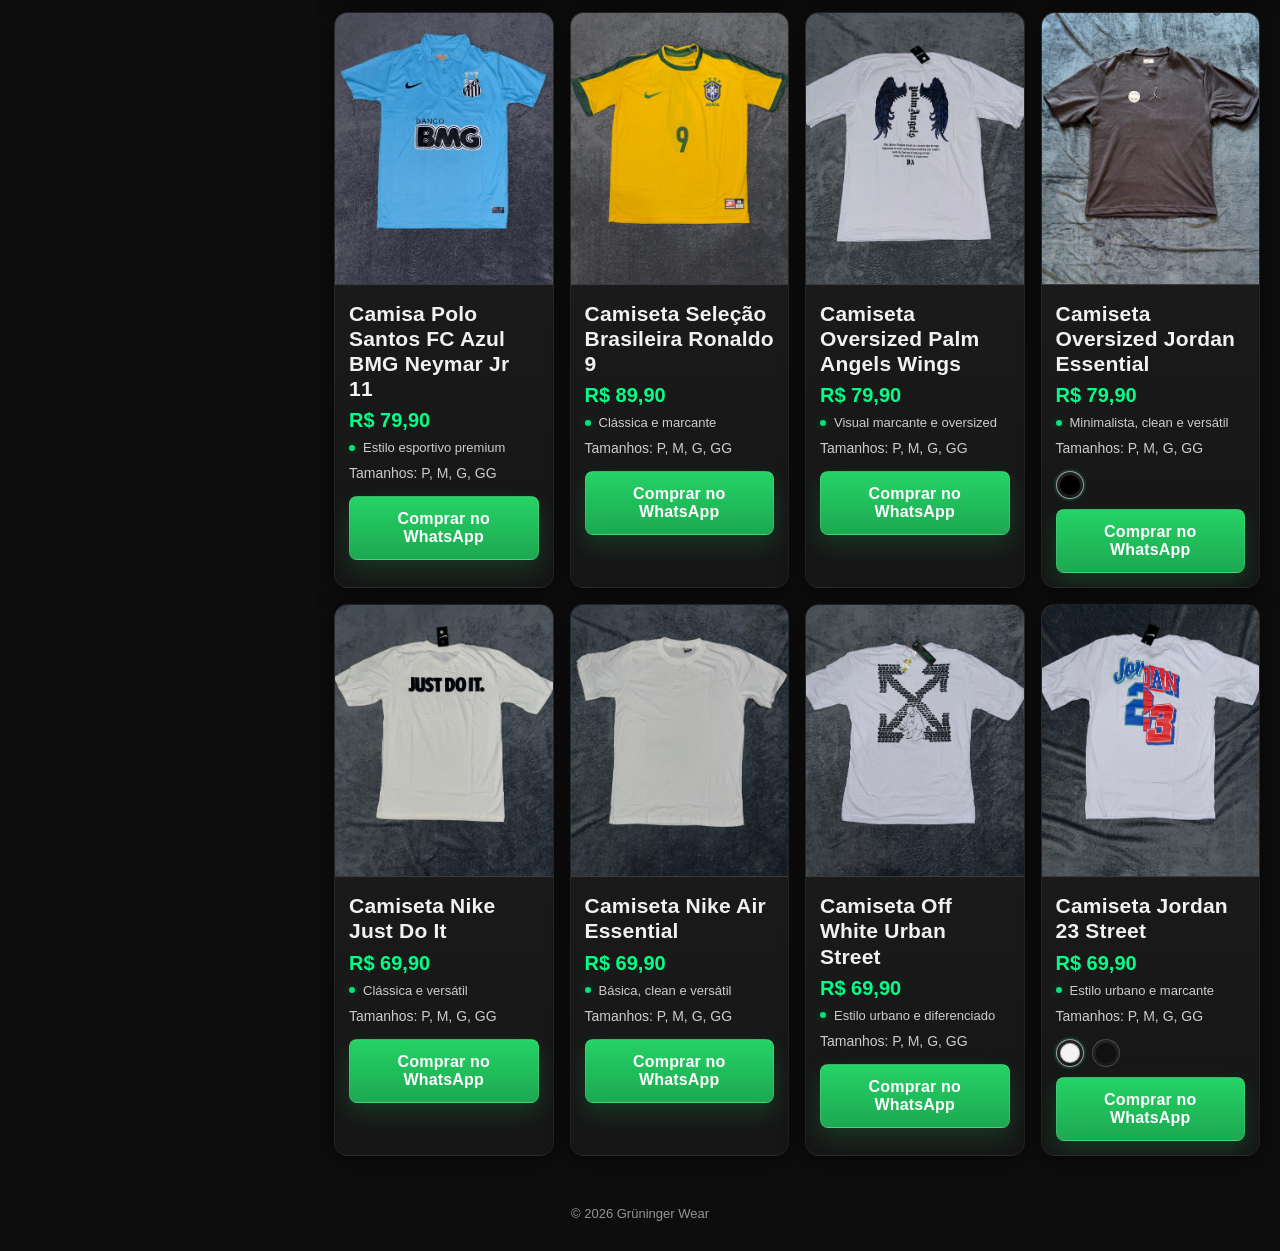
==== commit 6708ff00: "fix: corrige ordem de imagens da Oversized Jordan Essential (capa frente)" ====
--- a/index.html
+++ b/index.html
@@ -349,6 +349,49 @@
             </div>
           </article>
 
+          <article class="produto produto-linkavel" data-produto="fallback" data-category="camisas" data-subcategory="oversized">
+            <a class="produto-card-link" href="produto.html?id=camiseta-oversized-jordan-essential" aria-label="Ver detalhes de Camiseta Oversized Jordan Essential"></a>
+            <div class="produto-media">
+              <img
+                class="produto-imagem produto-imagem--verso"
+                src="assets/img/produtos/camisas/oversized/camisas-oversized-jordan-essential-preta-frente.jpg"
+                data-image-primary="assets/img/produtos/camisas/oversized/camisas-oversized-jordan-essential-preta-frente.jpg"
+                data-image-secondary="assets/img/produtos/camisas/oversized/camisas-oversized-jordan-essential-preta-verso.jpg"
+                alt="Camiseta Oversized Jordan Essential preta frente"
+                loading="lazy"
+              >
+              <img
+                class="produto-imagem produto-imagem--frente"
+                src="assets/img/produtos/camisas/oversized/camisas-oversized-jordan-essential-preta-verso.jpg"
+                data-image-primary="assets/img/produtos/camisas/oversized/camisas-oversized-jordan-essential-preta-verso.jpg"
+                data-image-secondary="assets/img/produtos/camisas/oversized/camisas-oversized-jordan-essential-preta-frente.jpg"
+                alt=""
+                loading="lazy"
+                aria-hidden="true"
+              >
+            </div>
+            <div class="info">
+              <h2>Camiseta Oversized Jordan Essential</h2>
+              <p class="preco">R$ 79,90</p>
+              <p class="destaque-produto">Minimalista, clean e versátil</p>
+              <div class="detalhes">Tamanhos: P, M, G, GG</div>
+              <div class="produto-card-variacoes" role="group" aria-label="Cores disponiveis">
+                <button
+                  type="button"
+                  class="produto-card-swatch is-active"
+                  data-variacao-index="0"
+                  title="Preta"
+                  aria-label="Selecionar cor Preta"
+                  aria-pressed="true"
+                  style="--swatch-color: #000000"
+                ></button>
+              </div>
+              <a class="botao" href="https://wa.me/5517988090379?text=Ol%C3%A1!%20Tenho%20interesse%20na%20Camiseta%20Oversized%20Jordan%20Essential.%20Quais%20tamanhos%20dispon%C3%ADveis%3F" target="_blank" rel="noreferrer">
+                Comprar no WhatsApp
+              </a>
+            </div>
+          </article>
+
           <article class="produto produto-linkavel" data-produto="fallback" data-category="camisas" data-subcategory="cristas" data-genero="unissex">
             <a class="produto-card-link" href="produto.html?id=fe-proposito-street" aria-label="Ver detalhes de Camiseta F&eacute; &amp; Prop&oacute;sito Street"></a>
             <div class="produto-media">
@@ -404,10 +447,42 @@
             </div>
             <div class="info">
               <h2>Camiseta Oversized Prov&eacute;rbios 4:23</h2>
-              <p class="preco">R$ 79,90</p>
+              <p class="preco">R$ 89,90</p>
               <p class="destaque-produto">Mensagem crist&atilde; e visual marcante</p>
               <div class="detalhes">Tamanhos: P, M, G, GG</div>
               <a class="botao" href="https://wa.me/5517988090379?text=Ol%C3%A1!%20Tenho%20interesse%20na%20Camiseta%20Oversized%20Prov%C3%A9rbios%204%3A23.%20Quais%20tamanhos%20est%C3%A3o%20dispon%C3%ADveis%3F" target="_blank" rel="noreferrer">
+                Comprar no WhatsApp
+              </a>
+            </div>
+          </article>
+
+          <article class="produto produto-linkavel" data-produto="fallback" data-category="camisas" data-subcategory="cristas" data-genero="unissex">
+            <a class="produto-card-link" href="produto.html?id=camiseta-oversized-jireh-god-provider" aria-label="Ver detalhes de Camiseta Oversized Jireh God Provider"></a>
+            <div class="produto-media">
+              <img
+                class="produto-imagem produto-imagem--verso"
+                src="assets/img/produtos/camisas/cristas/camisas-cristas-jireh-god-provider-areia-frente.jpg"
+                data-image-primary="assets/img/produtos/camisas/cristas/camisas-cristas-jireh-god-provider-areia-frente.jpg"
+                data-image-secondary="assets/img/produtos/camisas/cristas/camisas-cristas-jireh-god-provider-areia-verso.jpg"
+                alt="Camiseta Oversized Jireh God Provider areia frente"
+                loading="lazy"
+              >
+              <img
+                class="produto-imagem produto-imagem--frente"
+                src="assets/img/produtos/camisas/cristas/camisas-cristas-jireh-god-provider-areia-verso.jpg"
+                data-image-primary="assets/img/produtos/camisas/cristas/camisas-cristas-jireh-god-provider-areia-verso.jpg"
+                data-image-secondary="assets/img/produtos/camisas/cristas/camisas-cristas-jireh-god-provider-areia-frente.jpg"
+                alt=""
+                loading="lazy"
+                aria-hidden="true"
+              >
+            </div>
+            <div class="info">
+              <h2>Camiseta Oversized Jireh God Provider</h2>
+              <p class="preco">R$ 89,90</p>
+              <p class="destaque-produto">Estilo crist&atilde;o clean e oversized</p>
+              <div class="detalhes">Tamanhos: P, M, G, GG</div>
+              <a class="botao" href="https://wa.me/5517988090379?text=Ol%C3%A1!%20Tenho%20interesse%20na%20Camiseta%20Oversized%20Jireh%20God%20Provider.%20Quais%20tamanhos%20est%C3%A3o%20dispon%C3%ADveis%3F" target="_blank" rel="noreferrer">
                 Comprar no WhatsApp
               </a>
             </div>
